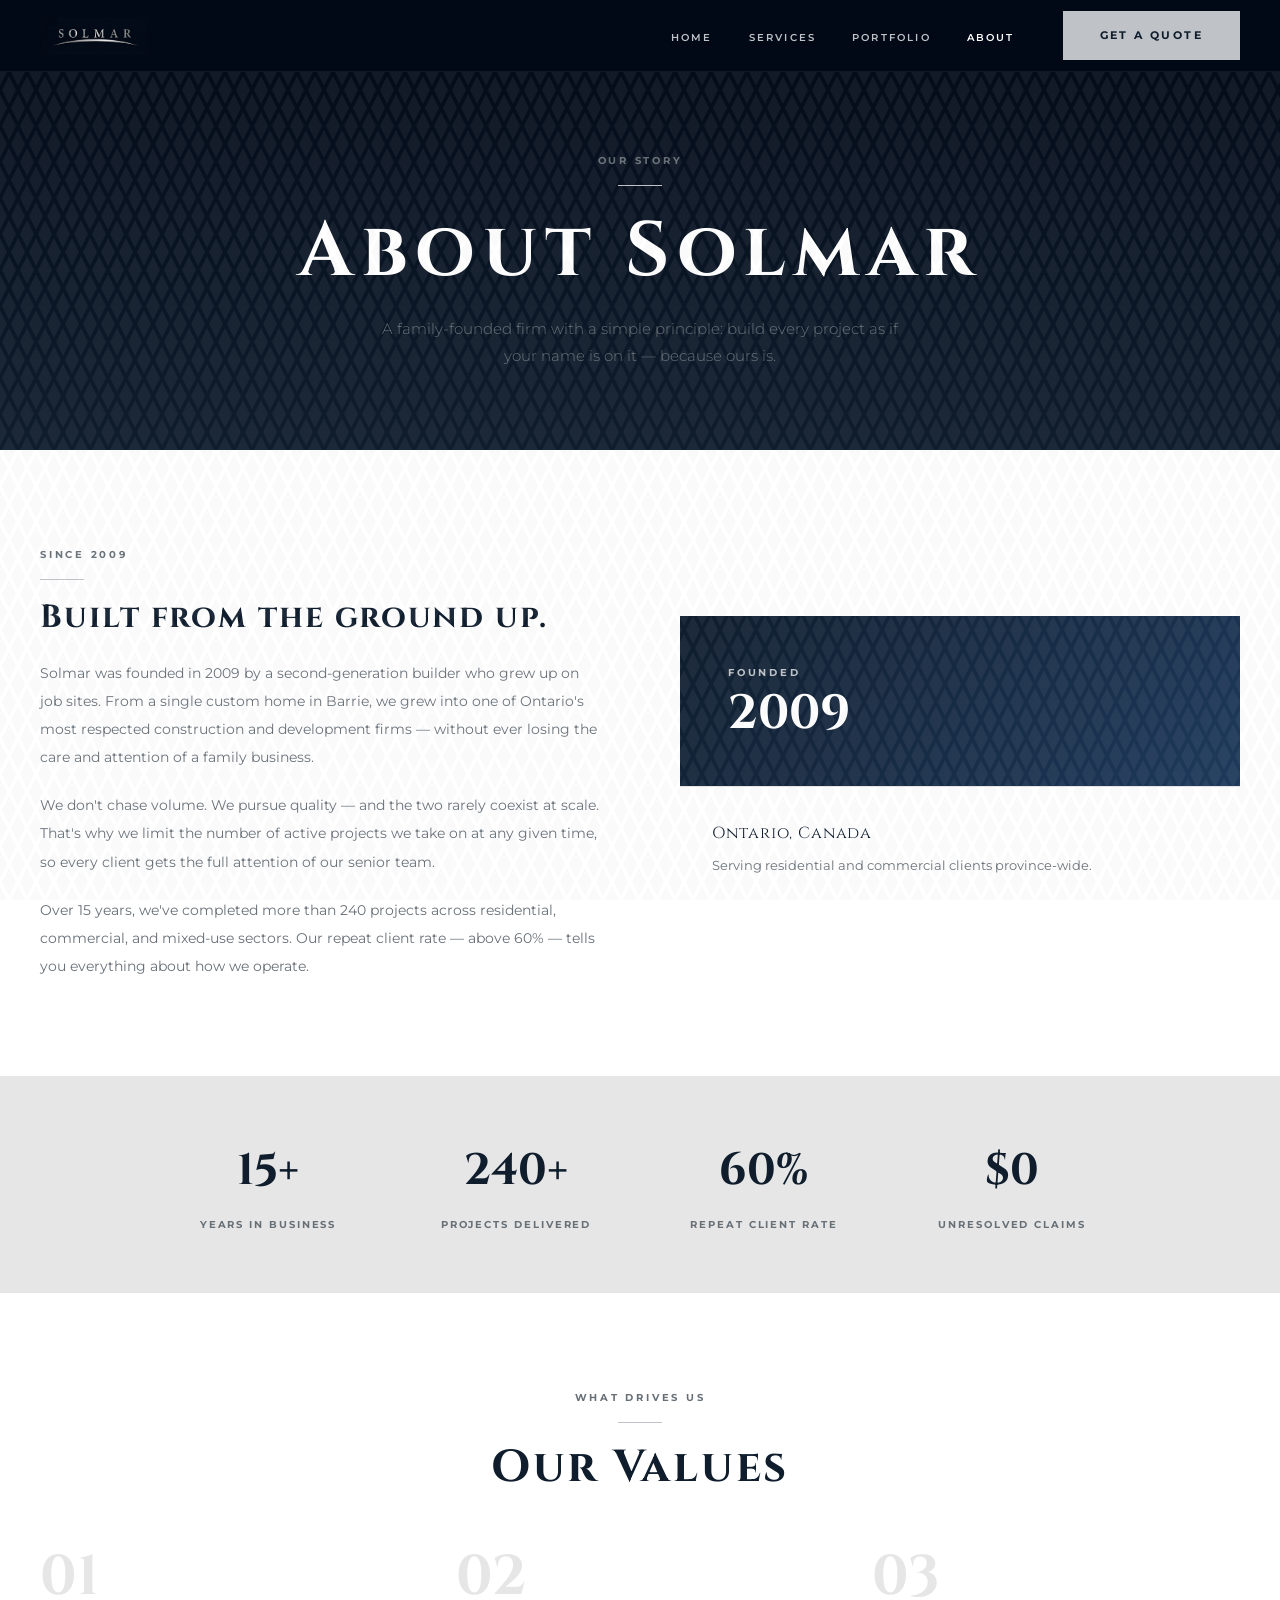
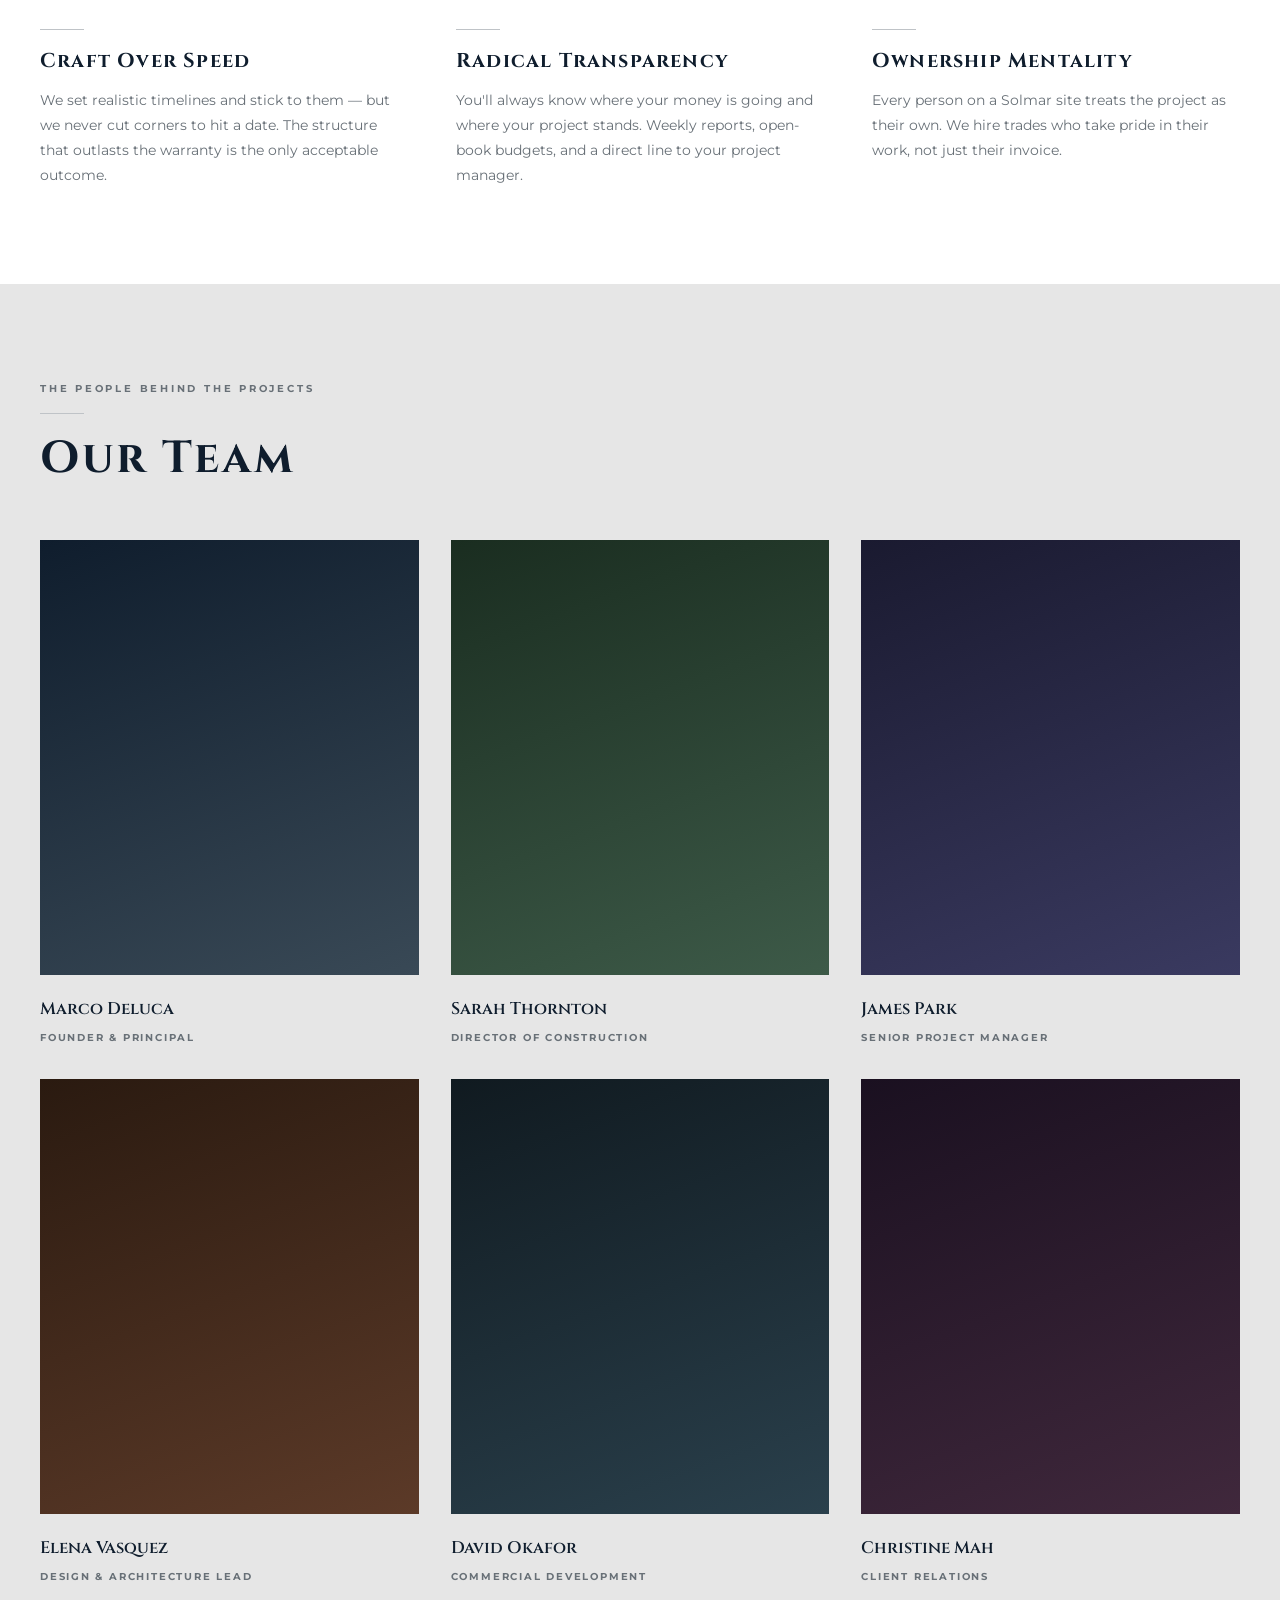
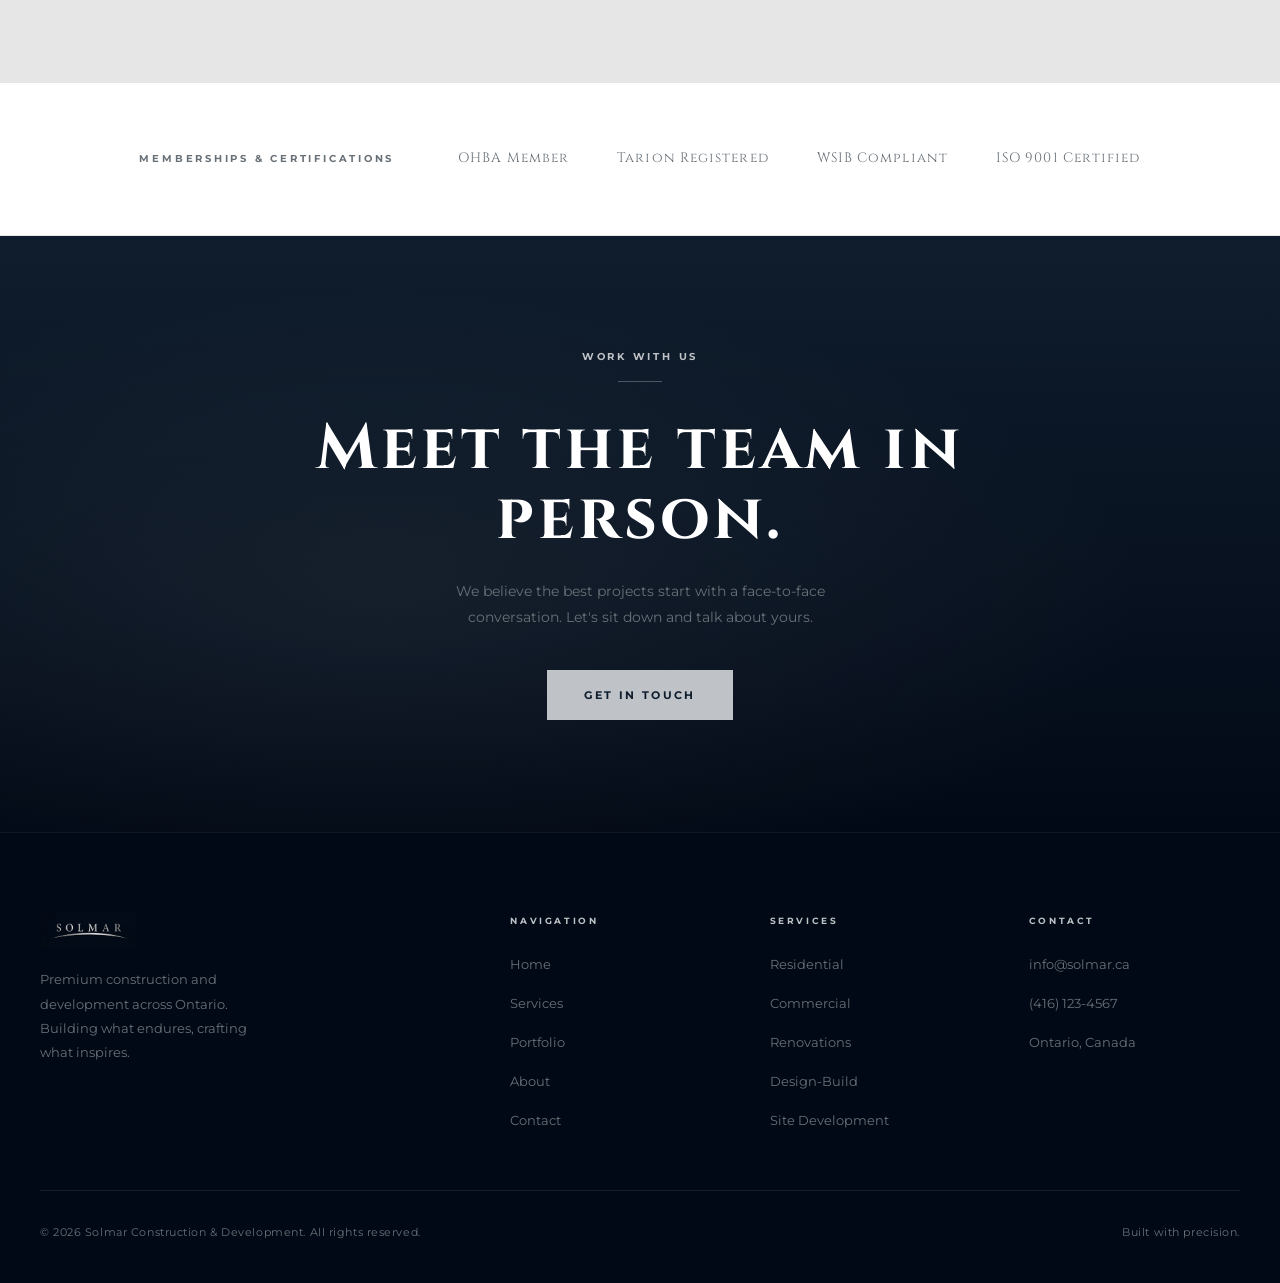
==== about.html @ c38da8cc "Initial commit — Solmar landing page Five-page static site: home, services, portfolio, about, contac" ====
<!DOCTYPE html>
<html lang="en">
<head>
  <meta charset="UTF-8">
  <meta name="viewport" content="width=device-width, initial-scale=1.0">
  <title>About — Solmar Construction & Development</title>
  <meta name="description" content="Learn about Solmar's history, values, and the team behind Ontario's most trusted construction and development firm.">
  <link rel="stylesheet" href="css/styles.css">
</head>
<body>

  <!-- NAV -->
  <nav class="nav">
    <a href="index.html"><img src="logo.png" alt="Solmar" class="nav-logo"></a>
    <ul class="nav-links">
      <li><a href="index.html">Home</a></li>
      <li><a href="services.html">Services</a></li>
      <li><a href="portfolio.html">Portfolio</a></li>
      <li><a href="about.html" class="active">About</a></li>
      <li class="nav-cta-wrap"><a href="contact.html" class="btn btn-primary">Get a Quote</a></li>
    </ul>
    <button class="nav-hamburger" aria-label="Open menu">
      <span></span><span></span><span></span>
    </button>
  </nav>
  <div class="nav-mobile" id="mobile-nav">
    <a href="index.html">Home</a>
    <a href="services.html">Services</a>
    <a href="portfolio.html">Portfolio</a>
    <a href="about.html">About</a>
    <a href="contact.html">Get a Quote</a>
  </div>

  <main>

    <!-- PAGE HERO -->
    <section class="page-hero">
      <p class="label text-steel">Our Story</p>
      <span class="rule rule-center mt-2 mb-3"></span>
      <h1>About Solmar</h1>
      <p class="sub">A family-founded firm with a simple principle: build every project as if your name is on it — because ours is.</p>
    </section>

    <!-- STORY -->
    <section class="section">
      <div class="container">
        <div class="two-col">
          <div>
            <p class="label text-steel">Since 2009</p>
            <span class="rule mt-2"></span>
            <h2 class="heading-md text-navy mb-3">Built from the ground up.</h2>
            <p style="font-size: 0.9rem; color: var(--steel); line-height: 1.95; margin-bottom: 1.25rem;">
              Solmar was founded in 2009 by a second-generation builder who grew up on job sites. From a single custom home in Barrie, we grew into one of Ontario's most respected construction and development firms — without ever losing the care and attention of a family business.
            </p>
            <p style="font-size: 0.9rem; color: var(--steel); line-height: 1.95; margin-bottom: 1.25rem;">
              We don't chase volume. We pursue quality — and the two rarely coexist at scale. That's why we limit the number of active projects we take on at any given time, so every client gets the full attention of our senior team.
            </p>
            <p style="font-size: 0.9rem; color: var(--steel); line-height: 1.95;">
              Over 15 years, we've completed more than 240 projects across residential, commercial, and mixed-use sectors. Our repeat client rate — above 60% — tells you everything about how we operate.
            </p>
          </div>
          <div style="display: flex; flex-direction: column; gap: 1px; background: var(--lightgray);">
            <div style="flex: 2; background: linear-gradient(135deg, #0F1D2D 0%, #1e3a5c 100%); padding: 3rem; display: flex; align-items: flex-end;">
              <div>
                <p class="label text-silver" style="margin-bottom: 0.5rem;">Founded</p>
                <p style="font-family: 'Cinzel', serif; font-size: 3rem; font-weight: 700; color: var(--white); line-height: 1;">2009</p>
              </div>
            </div>
            <div style="flex: 1; background: var(--white); padding: 2rem;">
              <p style="font-family: 'Cinzel', serif; font-size: 1rem; color: var(--navy); letter-spacing: 0.06em; margin-bottom: 0.5rem;">Ontario, Canada</p>
              <p style="font-size: 0.8rem; color: var(--steel);">Serving residential and commercial clients province-wide.</p>
            </div>
          </div>
        </div>
      </div>
    </section>

    <!-- STATS -->
    <div class="stats-bar">
      <div class="stats-grid">
        <div>
          <span class="stat-number">15+</span>
          <span class="stat-label">Years in Business</span>
        </div>
        <div>
          <span class="stat-number">240+</span>
          <span class="stat-label">Projects Delivered</span>
        </div>
        <div>
          <span class="stat-number">60%</span>
          <span class="stat-label">Repeat Client Rate</span>
        </div>
        <div>
          <span class="stat-number">$0</span>
          <span class="stat-label">Unresolved Claims</span>
        </div>
      </div>
    </div>

    <!-- VALUES -->
    <section class="section">
      <div class="container">
        <div class="section-header center">
          <p class="label text-steel">What Drives Us</p>
          <span class="rule rule-center mt-2"></span>
          <h2 class="heading-lg text-navy mt-2">Our Values</h2>
        </div>
        <div class="values-grid">

          <div>
            <p class="value-num">01</p>
            <span class="rule mt-3"></span>
            <h3 class="heading-sm text-navy mb-2">Craft Over Speed</h3>
            <p style="font-size: 0.85rem; color: var(--steel); line-height: 1.85;">
              We set realistic timelines and stick to them — but we never cut corners to hit a date. The structure that outlasts the warranty is the only acceptable outcome.
            </p>
          </div>

          <div>
            <p class="value-num">02</p>
            <span class="rule mt-3"></span>
            <h3 class="heading-sm text-navy mb-2">Radical Transparency</h3>
            <p style="font-size: 0.85rem; color: var(--steel); line-height: 1.85;">
              You'll always know where your money is going and where your project stands. Weekly reports, open-book budgets, and a direct line to your project manager.
            </p>
          </div>

          <div>
            <p class="value-num">03</p>
            <span class="rule mt-3"></span>
            <h3 class="heading-sm text-navy mb-2">Ownership Mentality</h3>
            <p style="font-size: 0.85rem; color: var(--steel); line-height: 1.85;">
              Every person on a Solmar site treats the project as their own. We hire trades who take pride in their work, not just their invoice.
            </p>
          </div>

        </div>
      </div>
    </section>

    <!-- TEAM -->
    <section class="section bg-lightgray">
      <div class="container">
        <div class="section-header">
          <p class="label text-steel">The People Behind the Projects</p>
          <span class="rule mt-2"></span>
          <h2 class="heading-lg text-navy">Our Team</h2>
        </div>
        <div class="team-grid">

          <div>
            <div class="team-img">
              <div class="team-img-inner" style="background: linear-gradient(160deg, #0F1D2D 0%, #394956 100%);"></div>
            </div>
            <p class="team-name">Marco Deluca</p>
            <p class="team-role">Founder &amp; Principal</p>
          </div>

          <div>
            <div class="team-img">
              <div class="team-img-inner" style="background: linear-gradient(160deg, #1a2d20 0%, #3d5a48 100%);"></div>
            </div>
            <p class="team-name">Sarah Thornton</p>
            <p class="team-role">Director of Construction</p>
          </div>

          <div>
            <div class="team-img">
              <div class="team-img-inner" style="background: linear-gradient(160deg, #1a1a30 0%, #3a3a60 100%);"></div>
            </div>
            <p class="team-name">James Park</p>
            <p class="team-role">Senior Project Manager</p>
          </div>

          <div>
            <div class="team-img">
              <div class="team-img-inner" style="background: linear-gradient(160deg, #2a1a10 0%, #5c3a28 100%);"></div>
            </div>
            <p class="team-name">Elena Vasquez</p>
            <p class="team-role">Design &amp; Architecture Lead</p>
          </div>

          <div>
            <div class="team-img">
              <div class="team-img-inner" style="background: linear-gradient(160deg, #101a20 0%, #2a404c 100%);"></div>
            </div>
            <p class="team-name">David Okafor</p>
            <p class="team-role">Commercial Development</p>
          </div>

          <div>
            <div class="team-img">
              <div class="team-img-inner" style="background: linear-gradient(160deg, #1a1020 0%, #40283c 100%);"></div>
            </div>
            <p class="team-name">Christine Mah</p>
            <p class="team-role">Client Relations</p>
          </div>

        </div>
      </div>
    </section>

    <!-- AFFILIATIONS -->
    <section class="section-sm" style="border-top: 1px solid var(--lightgray); border-bottom: 1px solid var(--lightgray);">
      <div class="container">
        <div style="display: flex; align-items: center; gap: 4rem; flex-wrap: wrap; justify-content: center;">
          <p class="label text-steel">Memberships &amp; Certifications</p>
          <div style="display: flex; gap: 3rem; flex-wrap: wrap; align-items: center;">
            <p style="font-family: 'Cinzel', serif; font-size: 0.85rem; color: var(--steel); letter-spacing: 0.08em;">OHBA Member</p>
            <p style="font-family: 'Cinzel', serif; font-size: 0.85rem; color: var(--steel); letter-spacing: 0.08em;">Tarion Registered</p>
            <p style="font-family: 'Cinzel', serif; font-size: 0.85rem; color: var(--steel); letter-spacing: 0.08em;">WSIB Compliant</p>
            <p style="font-family: 'Cinzel', serif; font-size: 0.85rem; color: var(--steel); letter-spacing: 0.08em;">ISO 9001 Certified</p>
          </div>
        </div>
      </div>
    </section>

    <!-- CTA BANNER -->
    <section class="cta-banner">
      <div class="container-sm">
        <p class="label text-silver">Work With Us</p>
        <span class="rule rule-center rule-white mt-2 mb-4"></span>
        <h2 class="heading-xl text-white mb-3">Meet the team in person.</h2>
        <p style="font-size: 0.9rem; color: var(--steel); line-height: 1.8; max-width: 420px; margin: 0 auto 2.5rem;">
          We believe the best projects start with a face-to-face conversation. Let's sit down and talk about yours.
        </p>
        <a href="contact.html" class="btn btn-primary">Get in Touch</a>
      </div>
    </section>

  </main>

  <!-- FOOTER -->
  <footer class="footer">
    <div class="footer-grid">
      <div>
        <img src="logo.png" alt="Solmar" class="footer-logo">
        <p class="footer-tagline">Premium construction and development across Ontario. Building what endures, crafting what inspires.</p>
      </div>
      <div>
        <p class="footer-col-title">Navigation</p>
        <ul class="footer-links">
          <li><a href="index.html">Home</a></li>
          <li><a href="services.html">Services</a></li>
          <li><a href="portfolio.html">Portfolio</a></li>
          <li><a href="about.html">About</a></li>
          <li><a href="contact.html">Contact</a></li>
        </ul>
      </div>
      <div>
        <p class="footer-col-title">Services</p>
        <ul class="footer-links">
          <li><a href="services.html">Residential</a></li>
          <li><a href="services.html">Commercial</a></li>
          <li><a href="services.html">Renovations</a></li>
          <li><a href="services.html">Design-Build</a></li>
          <li><a href="services.html">Site Development</a></li>
        </ul>
      </div>
      <div>
        <p class="footer-col-title">Contact</p>
        <ul class="footer-links">
          <li><a href="mailto:info@solmar.ca">info@solmar.ca</a></li>
          <li><a href="tel:+14161234567">(416) 123-4567</a></li>
          <li><a href="#">Ontario, Canada</a></li>
        </ul>
      </div>
    </div>
    <div class="footer-bottom">
      <p class="footer-copy">&copy; 2026 Solmar Construction &amp; Development. All rights reserved.</p>
      <p class="footer-copy">Built with precision.</p>
    </div>
  </footer>

  <script src="js/tiles.js"></script>
  <script src="js/main.js"></script>
</body>
</html>
---- css/styles.css ----
@import url('https://fonts.googleapis.com/css2?family=Cinzel:wght@400;600;700&family=Montserrat:ital,wght@0,300;0,400;0,500;0,600;0,700;1,300&display=swap');

/* ── Brand tokens ── */
:root {
  --navy:      #0F1D2D;
  --steel:     #687077;
  --silver:    #BFC3C7;
  --lightgray: #E6E6E6;
  --white:     #FFFFFF;
  --t: all 0.25s ease;
}

*, *::before, *::after { box-sizing: border-box; margin: 0; padding: 0; }
html { scroll-behavior: smooth; }

body {
  font-family: 'Montserrat', sans-serif;
  font-size: 1rem;
  line-height: 1.75;
  color: var(--navy);
  background: var(--white);
}

img { display: block; max-width: 100%; }
a { color: inherit; }

/* ── Type scale ── */
h1, h2, h3, h4 {
  font-family: 'Cinzel', serif;
  font-weight: 700;
  line-height: 1.1;
  letter-spacing: 0.06em;
}

.display {
  font-size: clamp(4rem, 13vw, 11rem);
  letter-spacing: 0.15em;
}

.heading-xl { font-size: clamp(2.5rem, 5vw, 5rem); }
.heading-lg { font-size: clamp(2rem, 3.5vw, 3.5rem); }
.heading-md { font-size: clamp(1.5rem, 2.5vw, 2.25rem); }
.heading-sm { font-size: 1.25rem; }

.label {
  font-family: 'Montserrat', sans-serif;
  font-size: 0.62rem;
  font-weight: 700;
  letter-spacing: 0.28em;
  text-transform: uppercase;
}

/* ── Color helpers ── */
.text-navy   { color: var(--navy); }
.text-steel  { color: var(--steel); }
.text-silver { color: var(--silver); }
.text-white  { color: var(--white); }
.bg-navy     { background-color: var(--navy); }
.bg-lightgray { background-color: var(--lightgray); }

/* ── Rule ── */
.rule {
  display: block;
  width: 2.75rem;
  height: 1px;
  background: var(--silver);
  margin: 1.25rem 0;
}
.rule-center { margin-left: auto; margin-right: auto; }
.rule-white  { background: rgba(191,195,199,0.35); }

/* ── Buttons ── */
.btn {
  display: inline-block;
  font-family: 'Montserrat', sans-serif;
  font-size: 0.68rem;
  font-weight: 700;
  letter-spacing: 0.22em;
  text-transform: uppercase;
  text-decoration: none;
  padding: 0.9rem 2.25rem;
  transition: var(--t);
  cursor: pointer;
  border: 1px solid transparent;
  white-space: nowrap;
}

.btn-primary          { background: var(--silver); color: var(--navy); border-color: var(--silver); }
.btn-primary:hover    { background: var(--white);  color: var(--navy); border-color: var(--white); }

.btn-navy             { background: var(--navy); color: var(--white); border-color: var(--navy); }
.btn-navy:hover       { background: #1a3050; border-color: #1a3050; }

.btn-outline-white    { background: transparent; color: var(--white); border-color: rgba(191,195,199,0.45); }
.btn-outline-white:hover { background: rgba(191,195,199,0.08); border-color: var(--silver); }

.btn-outline-navy     { background: transparent; color: var(--navy); border-color: var(--navy); }
.btn-outline-navy:hover { background: var(--navy); color: var(--white); }

/* ── Navigation ── */
.nav {
  position: fixed;
  top: 0; left: 0; right: 0;
  z-index: 1000;
  height: 72px;
  background: #020916;
  border-bottom: 1px solid rgba(191,195,199,0.08);
  display: flex;
  align-items: center;
  justify-content: space-between;
  padding: 0 2.5rem;
}

.nav-logo { height: 38px; width: auto; }

.nav-links {
  display: flex;
  align-items: center;
  gap: 2.25rem;
  list-style: none;
}

.nav-links a:not(.btn) {
  font-size: 0.62rem;
  font-weight: 600;
  letter-spacing: 0.22em;
  text-transform: uppercase;
  color: var(--silver);
  text-decoration: none;
  transition: color 0.2s;
}
.nav-links a:not(.btn):hover, .nav-links a:not(.btn).active { color: var(--white); }
.nav-links .nav-cta-wrap { margin-left: 0.75rem; }

.nav-hamburger {
  display: none;
  flex-direction: column;
  gap: 5px;
  background: none;
  border: none;
  cursor: pointer;
  padding: 4px;
}
.nav-hamburger span { display: block; width: 24px; height: 1.5px; background: var(--silver); transition: var(--t); }

.nav-mobile {
  display: none;
  position: fixed;
  top: 72px; left: 0; right: 0;
  background: #020916;
  border-bottom: 1px solid rgba(191,195,199,0.12);
  padding: 2rem 2.5rem;
  flex-direction: column;
  gap: 1.5rem;
  z-index: 999;
}
.nav-mobile.open { display: flex; }
.nav-mobile a {
  font-size: 0.7rem;
  font-weight: 600;
  letter-spacing: 0.2em;
  text-transform: uppercase;
  color: var(--silver);
  text-decoration: none;
}
.nav-mobile a:hover { color: var(--white); }

@media (max-width: 800px) {
  .nav-links  { display: none; }
  .nav-hamburger { display: flex; }
}

/* ── Sections ── */
.section    { padding: 6rem 2.5rem; }
.section-sm { padding: 4rem 2.5rem; }
.section-xl { padding: 8rem 2.5rem; }

.container    { max-width: 1200px; margin: 0 auto; }
.container-sm { max-width: 820px;  margin: 0 auto; }

.section-header         { margin-bottom: 3.5rem; }
.section-header.center  { text-align: center; }
.section-header p.body  { max-width: 480px; margin-top: 0.75rem; font-size: 0.9rem; color: var(--steel); line-height: 1.8; }
.section-header.center p.body { margin-left: auto; margin-right: auto; }

/* ── Hero ── */
.hero {
  min-height: 100vh;
  padding-top: 72px;
  background-color: #020916;
  background-image:
    radial-gradient(ellipse at 55% 45%, rgba(104,112,119,0.18) 0%, transparent 65%),
    linear-gradient(180deg, #020916 0%, var(--navy) 45%);
  display: flex;
  align-items: center;
  justify-content: center;
  text-align: center;
  padding-left: 2.5rem;
  padding-right: 2.5rem;
}

.hero-content { max-width: 960px; width: 100%; }

.hero-sub {
  font-size: clamp(0.95rem, 1.5vw, 1.15rem);
  font-weight: 300;
  letter-spacing: 0.04em;
  color: var(--silver);
  margin-top: 0.25rem;
  margin-bottom: 2.5rem;
}

.hero-ctas { display: flex; gap: 1rem; justify-content: center; flex-wrap: wrap; }

/* ── Page hero (subpages) ── */
.page-hero {
  background: linear-gradient(180deg, #020916 0%, var(--navy) 100%);
  padding: calc(72px + 5rem) 2.5rem 5rem;
  text-align: center;
}
.page-hero h1 { color: var(--white); font-size: clamp(2.5rem, 6vw, 5rem); letter-spacing: 0.1em; }
.page-hero .sub {
  color: var(--steel);
  margin: 1.25rem auto 0;
  font-size: 0.95rem;
  font-weight: 300;
  max-width: 520px;
  line-height: 1.8;
}

/* ── Stats bar ── */
.stats-bar { background: var(--lightgray); padding: 3.5rem 2.5rem; }
.stats-grid {
  max-width: 960px;
  margin: 0 auto;
  display: grid;
  grid-template-columns: repeat(4, 1fr);
  gap: 2rem;
  text-align: center;
}
.stat-number {
  font-family: 'Cinzel', serif;
  font-size: clamp(2rem, 4vw, 2.75rem);
  font-weight: 700;
  color: var(--navy);
  display: block;
}
.stat-label { font-size: 0.6rem; font-weight: 700; letter-spacing: 0.2em; text-transform: uppercase; color: var(--steel); margin-top: 0.35rem; }
@media (max-width: 600px) { .stats-grid { grid-template-columns: repeat(2, 1fr); } }

/* ── Services grid ── */
.services-grid {
  display: grid;
  grid-template-columns: repeat(3, 1fr);
  border: 1px solid var(--lightgray);
}
.service-card {
  padding: 2.75rem 2.25rem;
  border: 1px solid var(--lightgray);
  transition: var(--t);
}
.service-card:hover { background: var(--navy); }
.service-card:hover .service-icon,
.service-card:hover .service-title,
.service-card:hover .service-desc { color: var(--white); }
.service-card:hover .service-rule { background: rgba(191,195,199,0.5); }

.service-icon  { color: var(--steel); margin-bottom: 1.25rem; transition: color 0.25s; }
.service-title { font-family: 'Cinzel', serif; font-size: 1rem; font-weight: 600; letter-spacing: 0.06em; color: var(--navy); margin-bottom: 0.75rem; transition: color 0.25s; }
.service-rule  { width: 1.75rem; height: 1px; background: var(--silver); margin-bottom: 1rem; transition: background 0.25s; }
.service-desc  { font-size: 0.85rem; color: var(--steel); line-height: 1.8; transition: color 0.25s; }

@media (max-width: 900px) { .services-grid { grid-template-columns: repeat(2, 1fr); } }
@media (max-width: 560px) { .services-grid { grid-template-columns: 1fr; } }

/* ── Editorial grid (homepage featured) ── */
.editorial-grid {
  display: grid;
  grid-template-columns: 7fr 5fr;
  gap: 1.5rem;
}
@media (max-width: 760px) { .editorial-grid { grid-template-columns: 1fr; } }

/* ── Portfolio grid ── */
.portfolio-grid {
  display: grid;
  grid-template-columns: repeat(3, 1fr);
  gap: 1.5rem;
}
@media (max-width: 900px) { .portfolio-grid { grid-template-columns: repeat(2, 1fr); } }
@media (max-width: 560px) { .portfolio-grid { grid-template-columns: 1fr; } }

/* ── Project card ── */
.project-card { cursor: pointer; }
.project-card.hidden { display: none; }

.project-img {
  width: 100%;
  padding-bottom: 68%;
  position: relative;
  overflow: hidden;
}
.project-img-inner {
  position: absolute;
  inset: 0;
  transition: transform 0.55s ease;
}
.project-card:hover .project-img-inner { transform: scale(1.04); }

.project-overlay {
  position: absolute;
  inset: 0;
  background: linear-gradient(0deg, rgba(15,29,45,0.88) 0%, transparent 55%);
  opacity: 0;
  transition: opacity 0.3s;
  display: flex;
  align-items: flex-end;
  padding: 1.5rem;
}
.project-card:hover .project-overlay { opacity: 1; }
.project-overlay-label {
  font-family: 'Cinzel', serif;
  font-size: 0.9rem;
  color: var(--white);
  letter-spacing: 0.08em;
}

.project-info  { padding: 1.1rem 0; }
.project-cat   { font-size: 0.6rem; font-weight: 700; letter-spacing: 0.25em; text-transform: uppercase; color: var(--steel); }
.project-title { font-family: 'Cinzel', serif; font-size: 1.05rem; font-weight: 600; color: var(--navy); margin-top: 0.3rem; }
.project-loc   { font-size: 0.75rem; color: var(--steel); margin-top: 0.15rem; }

/* ── Filter tabs ── */
.filter-tabs { display: flex; flex-wrap: wrap; gap: 0.5rem; margin-bottom: 2.5rem; }
.filter-tab {
  font-family: 'Montserrat', sans-serif;
  font-size: 0.62rem;
  font-weight: 700;
  letter-spacing: 0.2em;
  text-transform: uppercase;
  padding: 0.55rem 1.25rem;
  border: 1px solid var(--lightgray);
  background: transparent;
  color: var(--steel);
  cursor: pointer;
  transition: var(--t);
}
.filter-tab:hover, .filter-tab.active { background: var(--navy); color: var(--white); border-color: var(--navy); }

/* ── CTA Banner ── */
.cta-banner {
  background:
    radial-gradient(ellipse at 30% 60%, rgba(104,112,119,0.15) 0%, transparent 60%),
    linear-gradient(180deg, var(--navy) 0%, #020916 100%);
  padding: 7rem 2.5rem;
  text-align: center;
}

/* ── Process ── */
.process-grid {
  display: grid;
  grid-template-columns: repeat(4, 1fr);
  gap: 2rem;
  position: relative;
}
.process-grid::before {
  content: '';
  position: absolute;
  top: 1.75rem;
  left: calc(12.5% + 1rem);
  right: calc(12.5% + 1rem);
  height: 1px;
  background: var(--lightgray);
}
.process-step { text-align: center; }
.process-num {
  width: 3.5rem; height: 3.5rem;
  border-radius: 50%;
  border: 1px solid var(--silver);
  display: flex; align-items: center; justify-content: center;
  margin: 0 auto 1.5rem;
  font-family: 'Cinzel', serif;
  font-size: 0.95rem;
  font-weight: 600;
  color: var(--navy);
  background: var(--white);
  position: relative;
  z-index: 1;
}
.process-title { font-family: 'Cinzel', serif; font-size: 0.95rem; font-weight: 600; margin-bottom: 0.75rem; }
.process-desc  { font-size: 0.8rem; color: var(--steel); line-height: 1.75; }
@media (max-width: 700px) {
  .process-grid { grid-template-columns: repeat(2, 1fr); }
  .process-grid::before { display: none; }
}

/* ── Values ── */
.values-grid { display: grid; grid-template-columns: repeat(3, 1fr); gap: 3rem; }
@media (max-width: 700px) { .values-grid { grid-template-columns: 1fr; gap: 2rem; } }
.value-num { font-family: 'Cinzel', serif; font-size: 3.5rem; font-weight: 700; color: var(--lightgray); line-height: 1; }

/* ── Two-col layout ── */
.two-col { display: grid; grid-template-columns: 1fr 1fr; gap: 5rem; align-items: center; }
@media (max-width: 800px) { .two-col { grid-template-columns: 1fr; gap: 3rem; } }

/* ── Team ── */
.team-grid { display: grid; grid-template-columns: repeat(3, 1fr); gap: 2rem; }
@media (max-width: 700px) { .team-grid { grid-template-columns: repeat(2, 1fr); } }
@media (max-width: 480px) { .team-grid { grid-template-columns: 1fr; } }

.team-img { width: 100%; padding-bottom: 115%; position: relative; overflow: hidden; margin-bottom: 1.25rem; }
.team-img-inner { position: absolute; inset: 0; }
.team-name { font-family: 'Cinzel', serif; font-size: 1.05rem; font-weight: 600; }
.team-role { font-size: 0.62rem; font-weight: 700; letter-spacing: 0.18em; text-transform: uppercase; color: var(--steel); margin-top: 0.3rem; }

/* ── Contact layout ── */
.contact-layout { display: grid; grid-template-columns: 1fr 2fr; gap: 5rem; }
@media (max-width: 800px) { .contact-layout { grid-template-columns: 1fr; gap: 3rem; } }

.contact-detail { margin-bottom: 2rem; }
.contact-detail-label { font-size: 0.6rem; font-weight: 700; letter-spacing: 0.25em; text-transform: uppercase; color: var(--steel); margin-bottom: 0.35rem; }
.contact-detail-value { font-size: 0.9rem; color: var(--navy); }
.contact-detail-value a { text-decoration: none; transition: color 0.2s; }
.contact-detail-value a:hover { color: var(--steel); }

/* ── Tabs ── */
.tab-nav { display: flex; border-bottom: 1px solid var(--lightgray); margin-bottom: 2.25rem; }
.tab-btn {
  font-family: 'Montserrat', sans-serif;
  font-size: 0.62rem;
  font-weight: 700;
  letter-spacing: 0.2em;
  text-transform: uppercase;
  padding: 0.875rem 1.5rem;
  background: transparent;
  border: none;
  border-bottom: 2px solid transparent;
  color: var(--steel);
  cursor: pointer;
  transition: var(--t);
  margin-bottom: -1px;
}
.tab-btn.active { color: var(--navy); border-bottom-color: var(--navy); }
.tab-pane { display: none; }
.tab-pane.active { display: block; }

/* ── Forms ── */
.form-group   { margin-bottom: 1.5rem; }
.form-row     { display: grid; grid-template-columns: 1fr 1fr; gap: 1rem; }
.form-label   { display: block; font-size: 0.6rem; font-weight: 700; letter-spacing: 0.2em; text-transform: uppercase; color: var(--steel); margin-bottom: 0.5rem; }
.form-control {
  width: 100%;
  padding: 0.875rem 1rem;
  border: 1px solid var(--lightgray);
  background: var(--white);
  font-family: 'Montserrat', sans-serif;
  font-size: 0.9rem;
  color: var(--navy);
  transition: border-color 0.2s;
  border-radius: 0;
  appearance: none;
  -webkit-appearance: none;
}
.form-control:focus { outline: none; border-color: var(--steel); }
.form-control::placeholder { color: var(--silver); }
select.form-control {
  background-image: url("data:image/svg+xml,%3Csvg xmlns='http://www.w3.org/2000/svg' width='11' height='7' viewBox='0 0 11 7'%3E%3Cpath d='M1 1l4.5 5L10 1' stroke='%23687077' stroke-width='1.5' fill='none' stroke-linecap='round'/%3E%3C/svg%3E");
  background-repeat: no-repeat;
  background-position: right 1rem center;
  padding-right: 2.5rem;
  cursor: pointer;
}
textarea.form-control { min-height: 130px; resize: vertical; }
@media (max-width: 580px) { .form-row { grid-template-columns: 1fr; } }

.form-success {
  display: none;
  background: #f0f4f0;
  border-left: 3px solid var(--navy);
  padding: 1rem 1.25rem;
  margin-top: 1rem;
  font-size: 0.85rem;
  color: var(--navy);
}

/* ── Footer ── */
.footer {
  background: #020916;
  padding: 5rem 2.5rem 2.5rem;
  border-top: 1px solid rgba(191,195,199,0.08);
}
.footer-grid {
  display: grid;
  grid-template-columns: 2fr 1fr 1fr 1fr;
  gap: 3rem;
  max-width: 1200px;
  margin: 0 auto 3.5rem;
}
.footer-logo { height: 34px; margin-bottom: 1.25rem; }
.footer-tagline { font-size: 0.82rem; color: var(--steel); line-height: 1.85; max-width: 240px; }
.footer-col-title { font-size: 0.58rem; font-weight: 700; letter-spacing: 0.28em; text-transform: uppercase; color: var(--silver); margin-bottom: 1.25rem; }
.footer-links { list-style: none; display: flex; flex-direction: column; gap: 0.7rem; }
.footer-links a { font-size: 0.8rem; color: var(--steel); text-decoration: none; transition: color 0.2s; }
.footer-links a:hover { color: var(--silver); }
.footer-bottom {
  max-width: 1200px;
  margin: 0 auto;
  padding-top: 2rem;
  border-top: 1px solid rgba(191,195,199,0.1);
  display: flex;
  justify-content: space-between;
  align-items: center;
  flex-wrap: wrap;
  gap: 0.75rem;
}
.footer-copy { font-size: 0.7rem; color: var(--steel); letter-spacing: 0.05em; }

@media (max-width: 900px) { .footer-grid { grid-template-columns: 1fr 1fr; } }
@media (max-width: 480px) { .footer-grid { grid-template-columns: 1fr; } }

/* ── Animations ── */
@keyframes fadeUp { from { opacity: 0; transform: translateY(18px); } to { opacity: 1; transform: translateY(0); } }
.fade-up { animation: fadeUp 0.7s ease both; }
.d1 { animation-delay: 0.1s; }
.d2 { animation-delay: 0.22s; }
.d3 { animation-delay: 0.38s; }
.d4 { animation-delay: 0.54s; }

/* ── Misc utils ── */
.text-center  { text-align: center; }
.mt-1 { margin-top: 0.5rem; }
.mt-2 { margin-top: 1rem; }
.mt-3 { margin-top: 1.5rem; }
.mt-4 { margin-top: 2rem; }
.mt-6 { margin-top: 3rem; }
.mt-8 { margin-top: 4rem; }
.mb-2 { margin-bottom: 1rem; }
.mb-3 { margin-bottom: 1.5rem; }
.mb-4 { margin-bottom: 2rem; }
.mb-6 { margin-bottom: 3rem; }

/* ── Tile canvas background ── */
#tile-grid { display: block; }
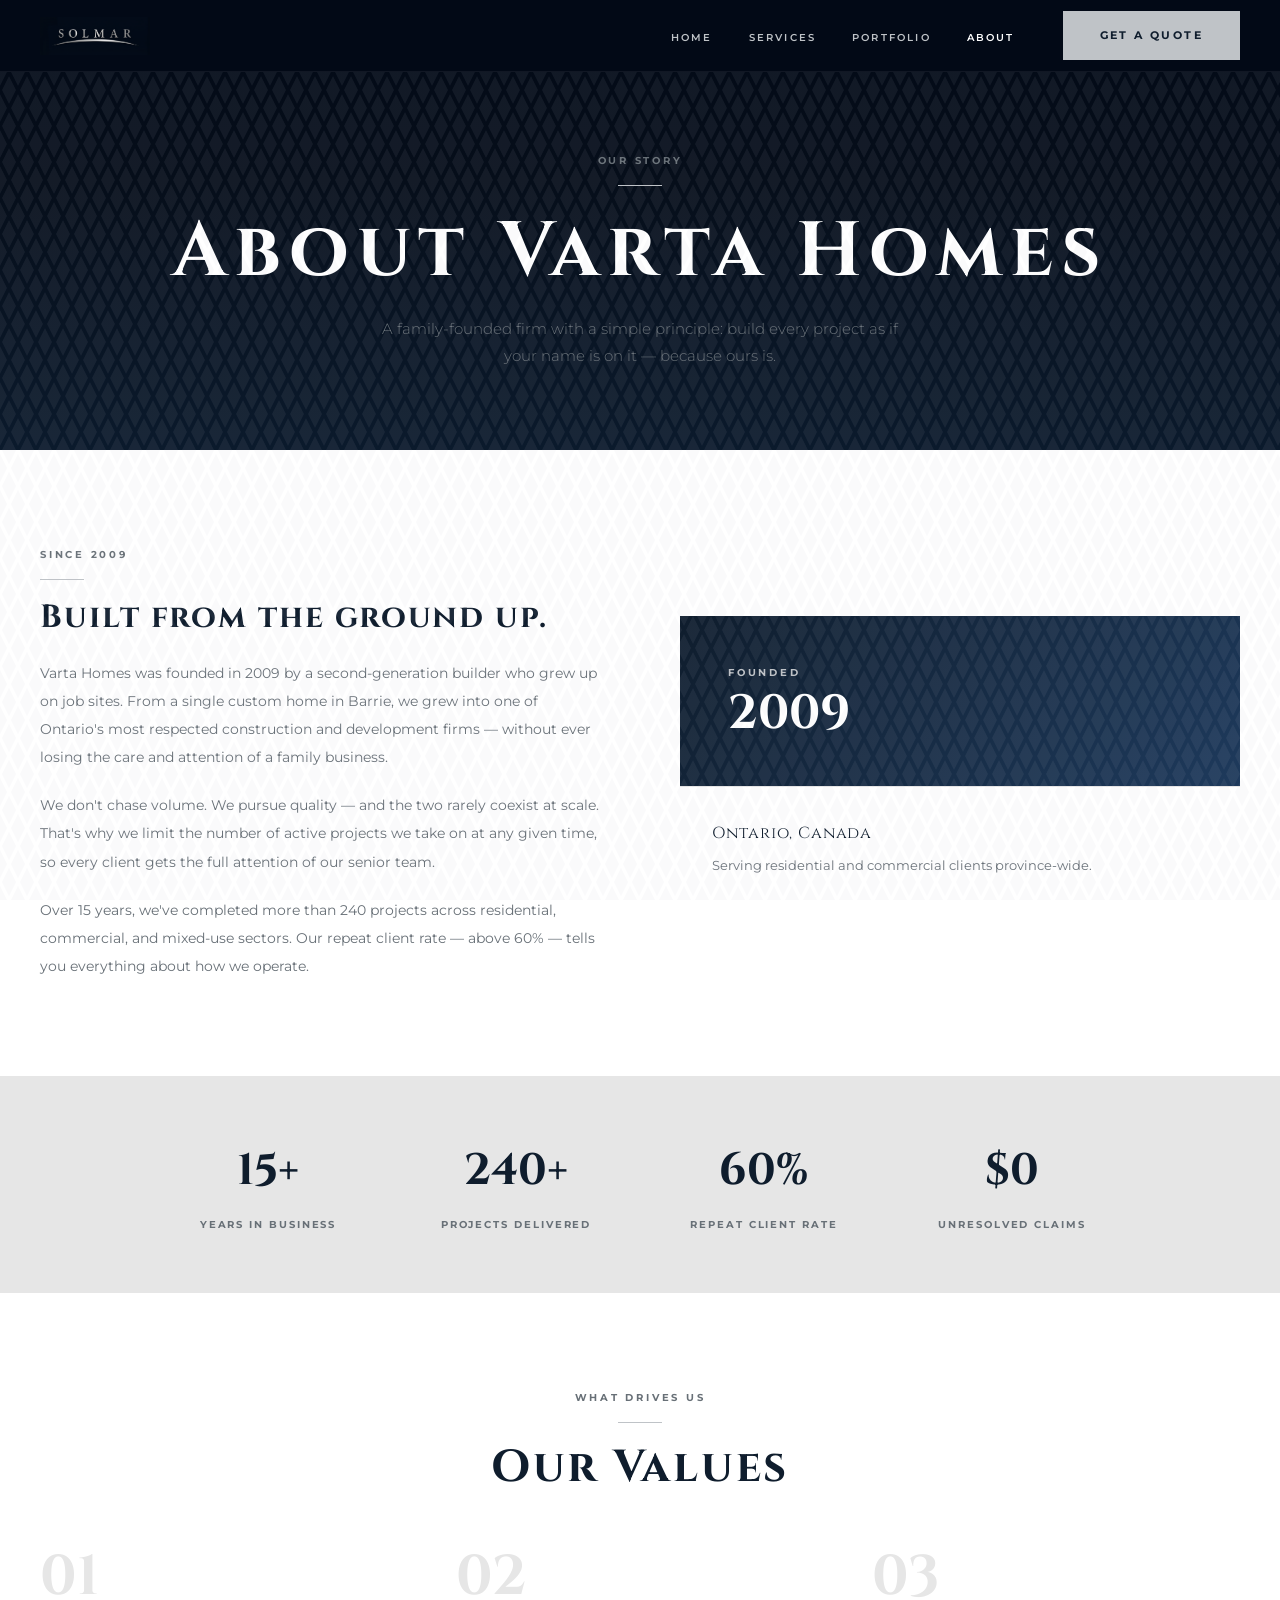
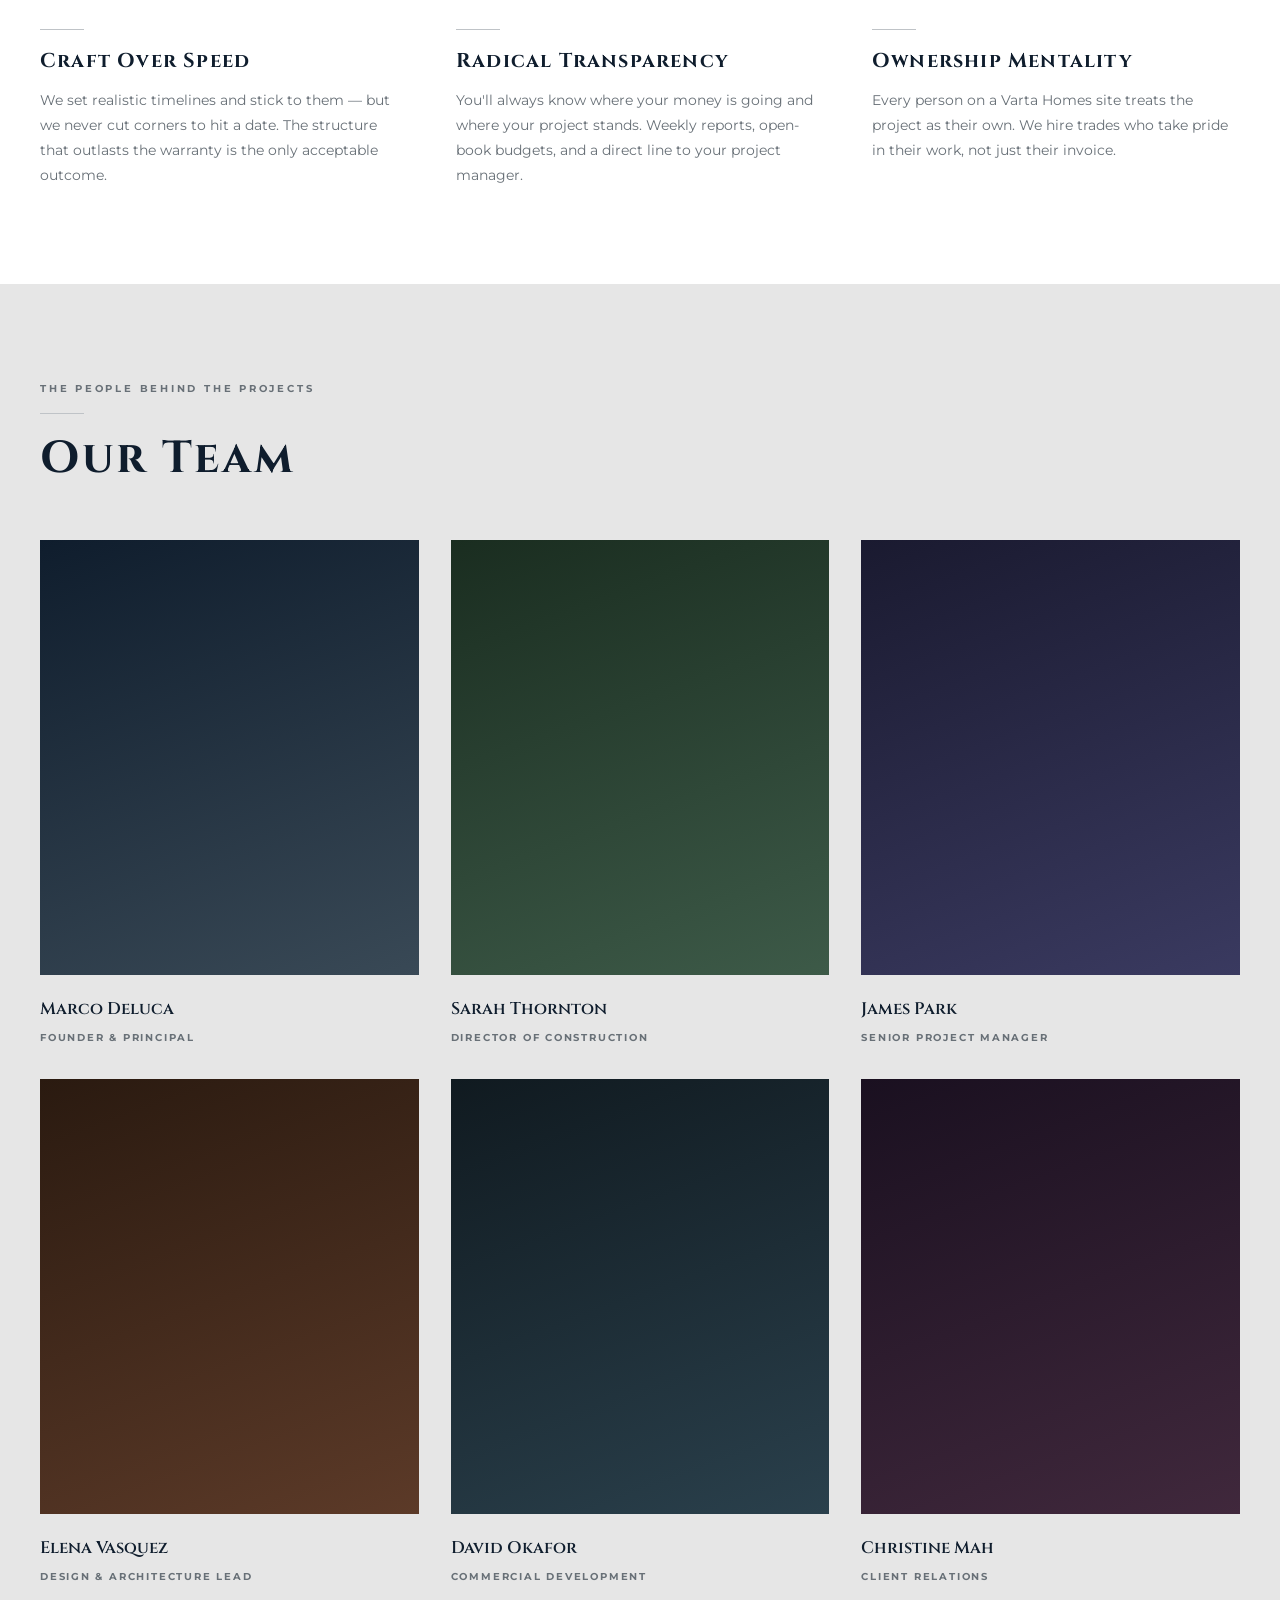
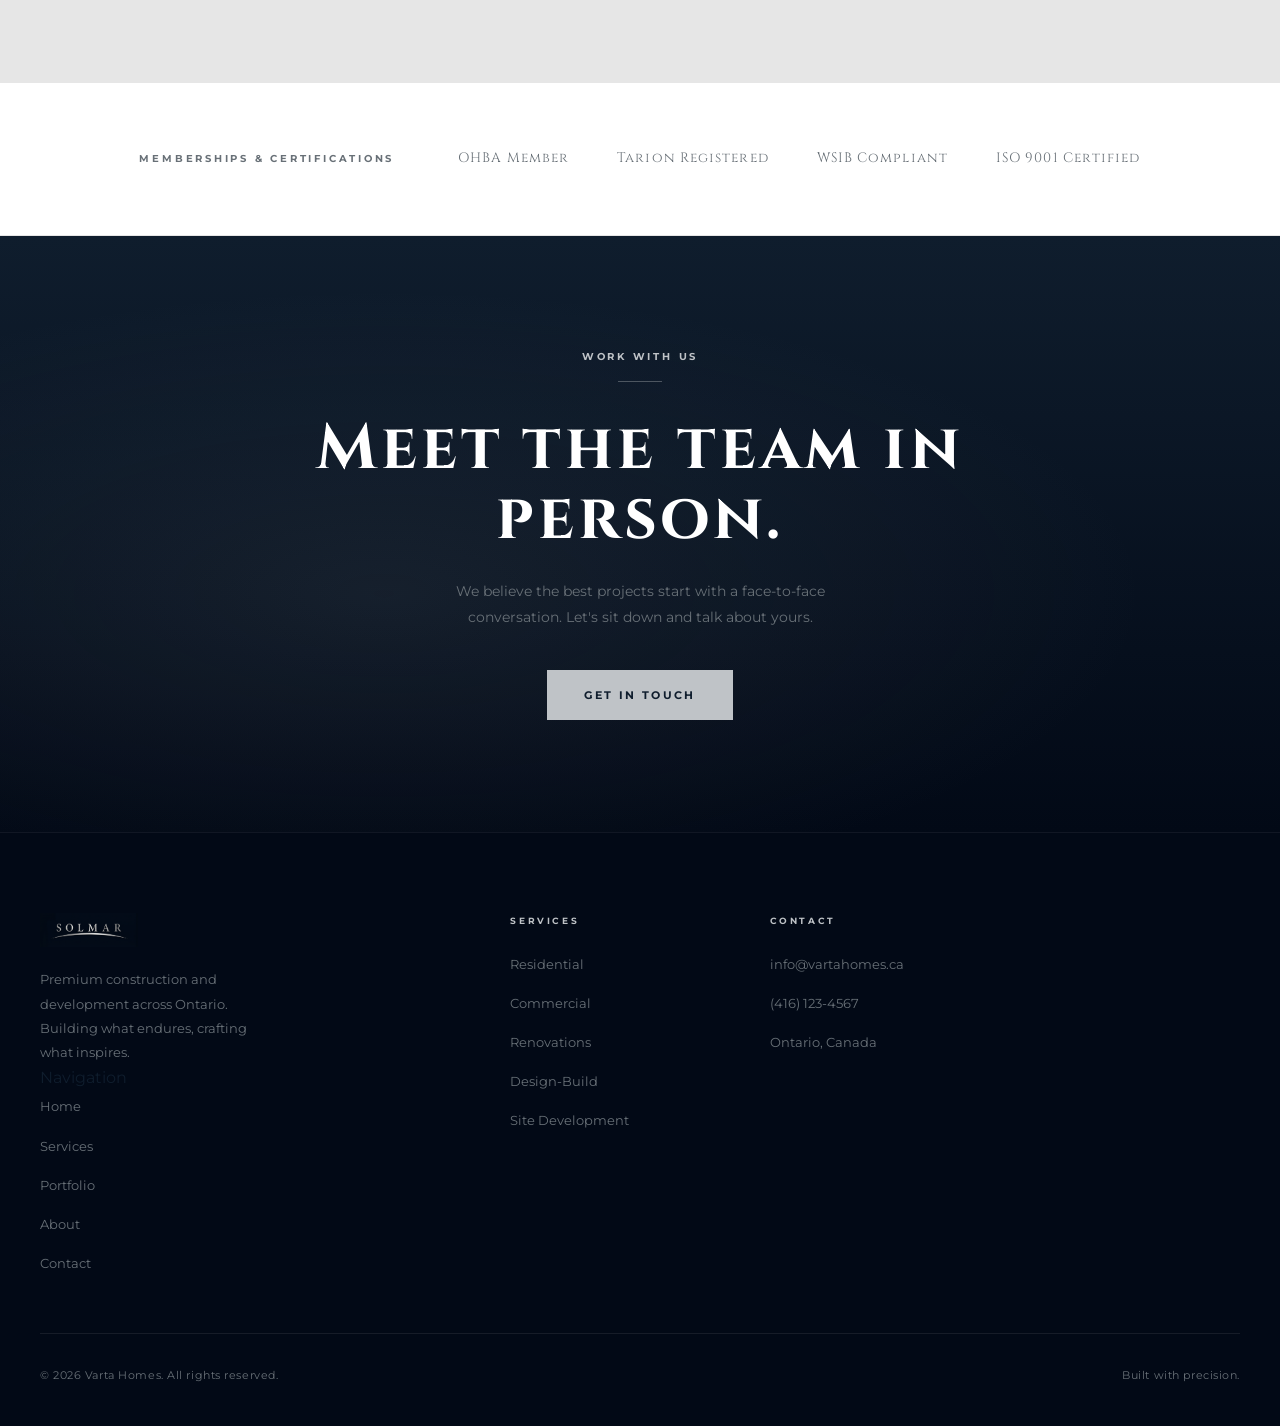
==== commit 927071f0: "Rebrand: Solmar → Varta Homes Updated all display text, meta tags, alt attributes, email addresses, " ====
--- a/about.html
+++ b/about.html
@@ -3,15 +3,16 @@
 <head>
   <meta charset="UTF-8">
   <meta name="viewport" content="width=device-width, initial-scale=1.0">
-  <title>About — Solmar Construction & Development</title>
-  <meta name="description" content="Learn about Solmar's history, values, and the team behind Ontario's most trusted construction and development firm.">
+  <title>About — Varta Homes</title>
+  <meta name="description" content="Learn about Varta Homes' history, values, and the team behind Ontario's most trusted construction and development firm.">
   <link rel="stylesheet" href="css/styles.css">
 </head>
 <body>
+  <script src="js/loader.js"></script>
 
   <!-- NAV -->
   <nav class="nav">
-    <a href="index.html"><img src="logo.png" alt="Solmar" class="nav-logo"></a>
+    <a href="index.html"><img src="logo.png" alt="Varta Homes" class="nav-logo"></a>
     <ul class="nav-links">
       <li><a href="index.html">Home</a></li>
       <li><a href="services.html">Services</a></li>
@@ -37,7 +38,7 @@
     <section class="page-hero">
       <p class="label text-steel">Our Story</p>
       <span class="rule rule-center mt-2 mb-3"></span>
-      <h1>About Solmar</h1>
+      <h1>About Varta Homes</h1>
       <p class="sub">A family-founded firm with a simple principle: build every project as if your name is on it — because ours is.</p>
     </section>
 
@@ -50,7 +51,7 @@
             <span class="rule mt-2"></span>
             <h2 class="heading-md text-navy mb-3">Built from the ground up.</h2>
             <p style="font-size: 0.9rem; color: var(--steel); line-height: 1.95; margin-bottom: 1.25rem;">
-              Solmar was founded in 2009 by a second-generation builder who grew up on job sites. From a single custom home in Barrie, we grew into one of Ontario's most respected construction and development firms — without ever losing the care and attention of a family business.
+              Varta Homes was founded in 2009 by a second-generation builder who grew up on job sites. From a single custom home in Barrie, we grew into one of Ontario's most respected construction and development firms — without ever losing the care and attention of a family business.
             </p>
             <p style="font-size: 0.9rem; color: var(--steel); line-height: 1.95; margin-bottom: 1.25rem;">
               We don't chase volume. We pursue quality — and the two rarely coexist at scale. That's why we limit the number of active projects we take on at any given time, so every client gets the full attention of our senior team.
@@ -130,7 +131,7 @@
             <span class="rule mt-3"></span>
             <h3 class="heading-sm text-navy mb-2">Ownership Mentality</h3>
             <p style="font-size: 0.85rem; color: var(--steel); line-height: 1.85;">
-              Every person on a Solmar site treats the project as their own. We hire trades who take pride in their work, not just their invoice.
+              Every person on a Varta Homes site treats the project as their own. We hire trades who take pride in their work, not just their invoice.
             </p>
           </div>
 
@@ -234,8 +235,9 @@
   <footer class="footer">
     <div class="footer-grid">
       <div>
-        <img src="logo.png" alt="Solmar" class="footer-logo">
+        <img src="logo.png" alt="Varta Homes" class="footer-logo">
         <p class="footer-tagline">Premium construction and development across Ontario. Building what endures, crafting what inspires.</p>
+        <p class="
       </div>
       <div>
         <p class="footer-col-title">Navigation</p>
@@ -260,14 +262,14 @@
       <div>
         <p class="footer-col-title">Contact</p>
         <ul class="footer-links">
-          <li><a href="mailto:info@solmar.ca">info@solmar.ca</a></li>
+          <li><a href="mailto:info@vartahomes.ca">info@vartahomes.ca</a></li>
           <li><a href="tel:+14161234567">(416) 123-4567</a></li>
           <li><a href="#">Ontario, Canada</a></li>
         </ul>
       </div>
     </div>
     <div class="footer-bottom">
-      <p class="footer-copy">&copy; 2026 Solmar Construction &amp; Development. All rights reserved.</p>
+      <p class="footer-copy">&copy; 2026 Varta Homes. All rights reserved.</p>
       <p class="footer-copy">Built with precision.</p>
     </div>
   </footer>
--- a/css/styles.css
+++ b/css/styles.css
@@ -187,10 +187,10 @@
 .hero {
   min-height: 100vh;
   padding-top: 72px;
-  background-color: #020916;
+  background-color: #060e1a;
   background-image:
-    radial-gradient(ellipse at 55% 45%, rgba(104,112,119,0.18) 0%, transparent 65%),
-    linear-gradient(180deg, #020916 0%, var(--navy) 45%);
+    radial-gradient(ellipse at 55% 45%, rgba(104,112,119,0.13) 0%, transparent 65%),
+    linear-gradient(180deg, #020916 0%, #060e1a 30%, #091625 70%, #0b1a2c 100%);
   display: flex;
   align-items: center;
   justify-content: center;
@@ -214,7 +214,7 @@
 
 /* ── Page hero (subpages) ── */
 .page-hero {
-  background: linear-gradient(180deg, #020916 0%, var(--navy) 100%);
+  background: linear-gradient(180deg, #020916 0%, #060e1a 40%, #0b1a2c 100%);
   padding: calc(72px + 5rem) 2.5rem 5rem;
   text-align: center;
 }
@@ -541,3 +541,48 @@
 
 /* ── Tile canvas background ── */
 #tile-grid { display: block; }
+
+/* ── Site loader ── */
+#site-loader {
+  position: fixed;
+  inset: 0;
+  z-index: 9999;
+  background: #020916;
+  display: flex;
+  flex-direction: column;
+  align-items: center;
+  justify-content: center;
+  gap: 2rem;
+  pointer-events: none;
+  transition: opacity 0.65s ease;
+}
+#site-loader.out { opacity: 0; }
+
+.loader-svg {
+  width: min(340px, 78vw);
+  height: auto;
+}
+.loader-svg .lp {
+  fill: none;
+  stroke: rgba(191,195,199,0.75);
+  stroke-width: 0.8;
+  stroke-linecap: butt;
+}
+.loader-svg .lp-floor {
+  stroke: rgba(191,195,199,0.55);
+  stroke-width: 0.65;
+}
+
+@keyframes loader-draw { to { stroke-dashoffset: 0; } }
+
+.loader-wordmark {
+  font-family: 'Cinzel', serif;
+  font-size: clamp(1rem, 3.5vw, 1.75rem);
+  font-weight: 700;
+  letter-spacing: 0.45em;
+  color: var(--white);
+  opacity: 0;
+  transition: opacity 0.5s ease;
+  padding-left: 0.45em; /* offset letter-spacing gap on last char */
+}
+.loader-wordmark.visible { opacity: 1; }
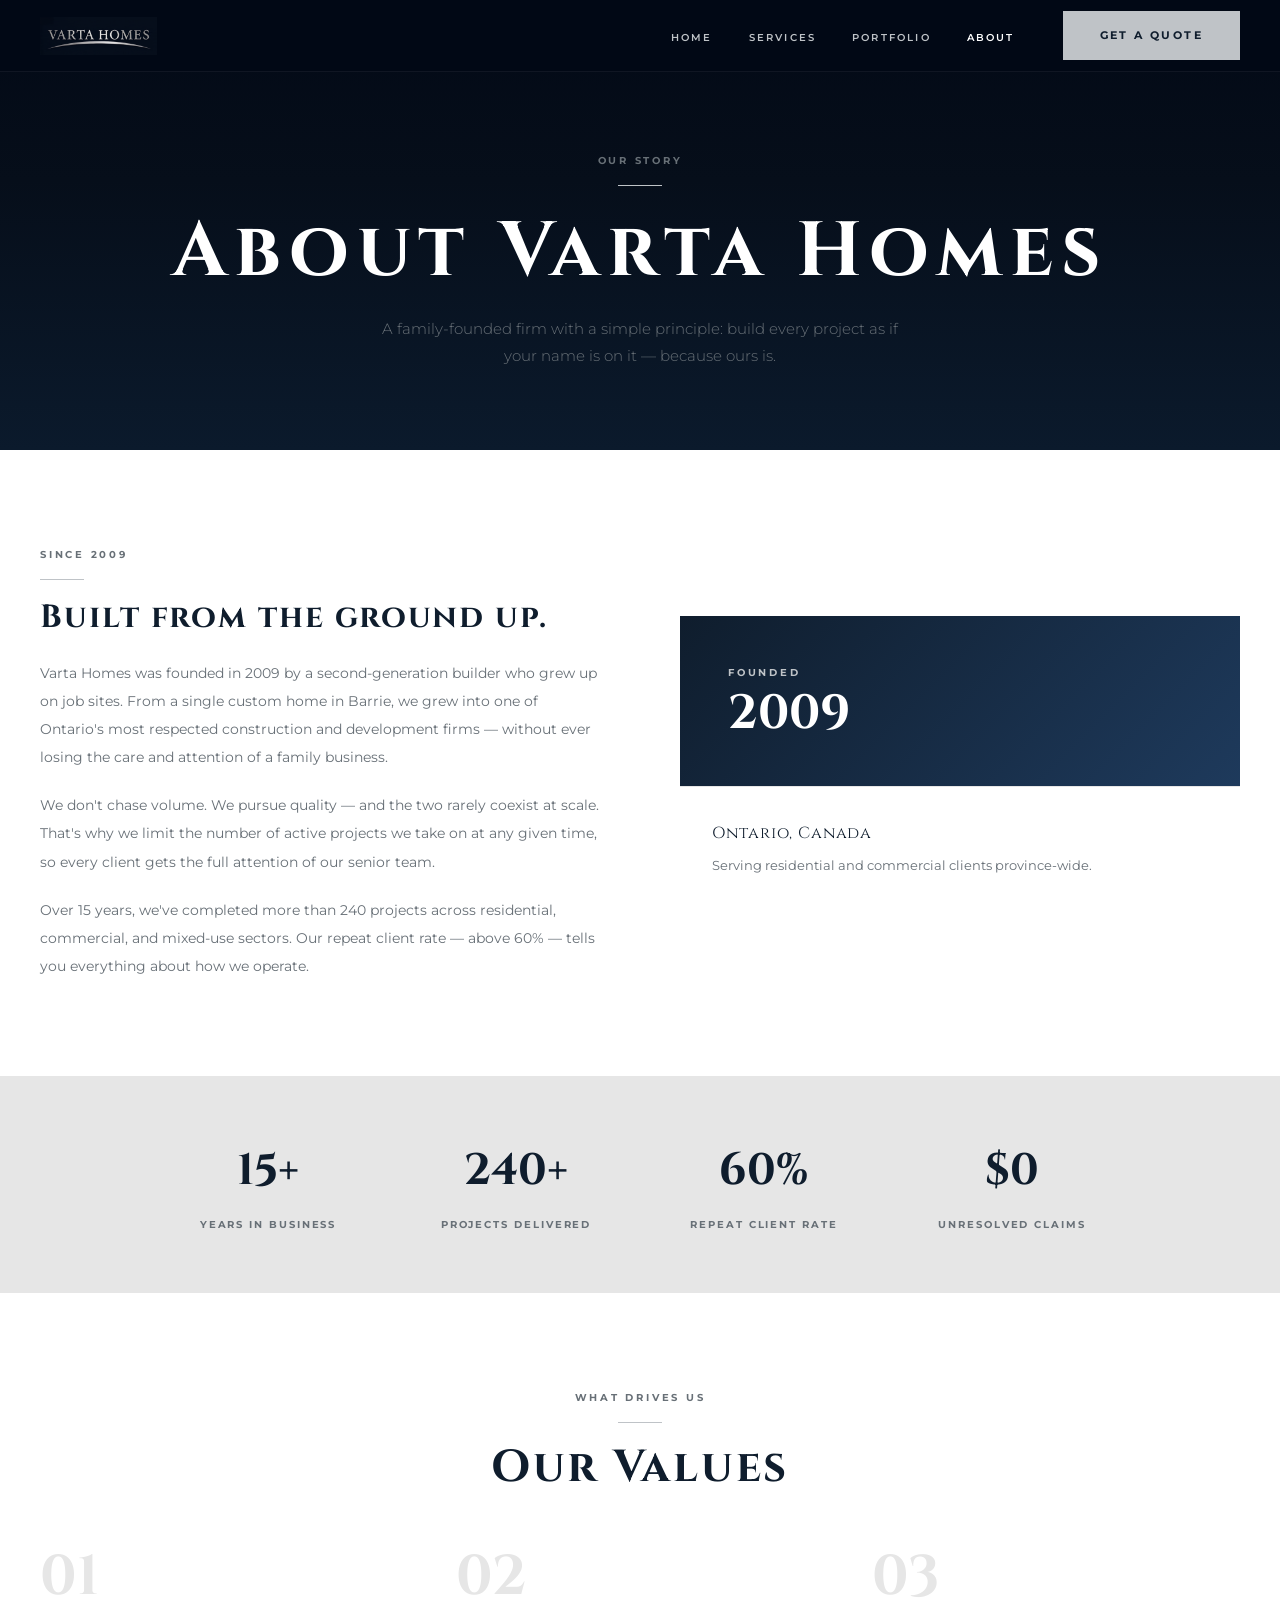
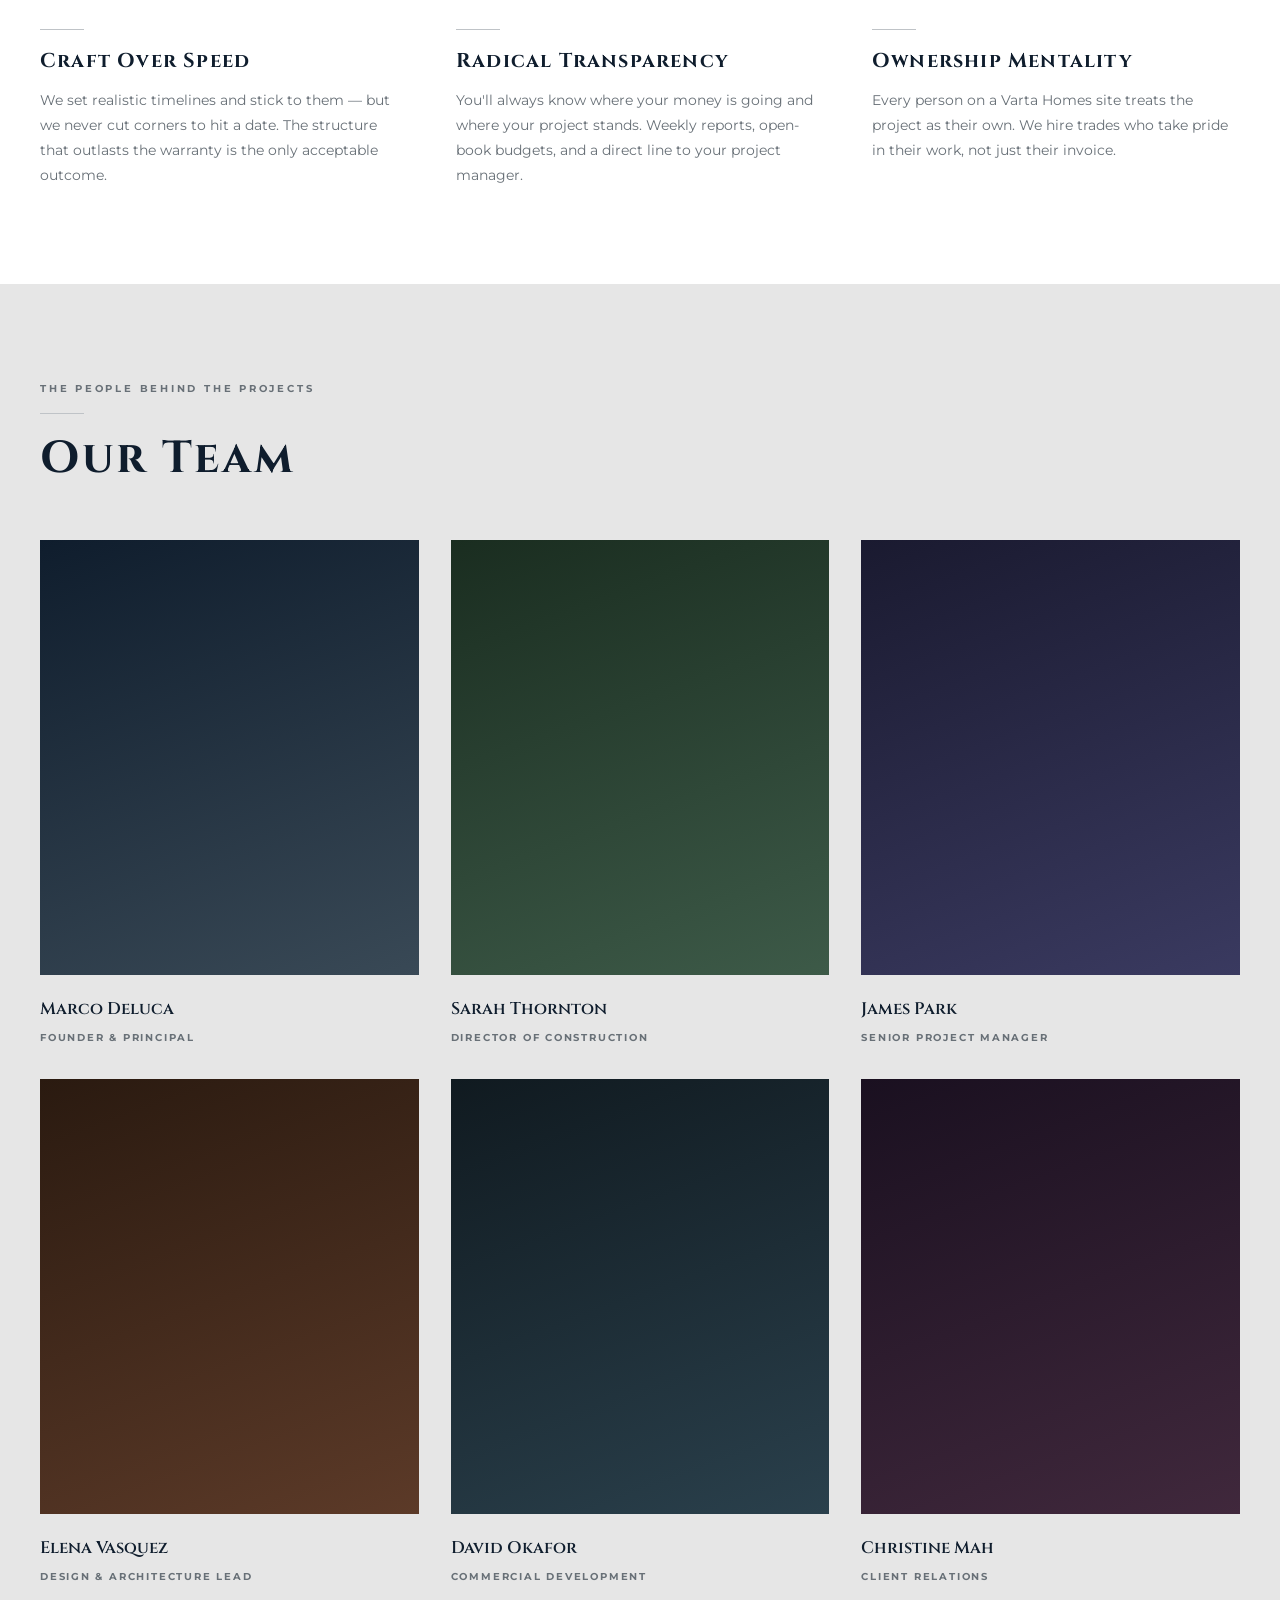
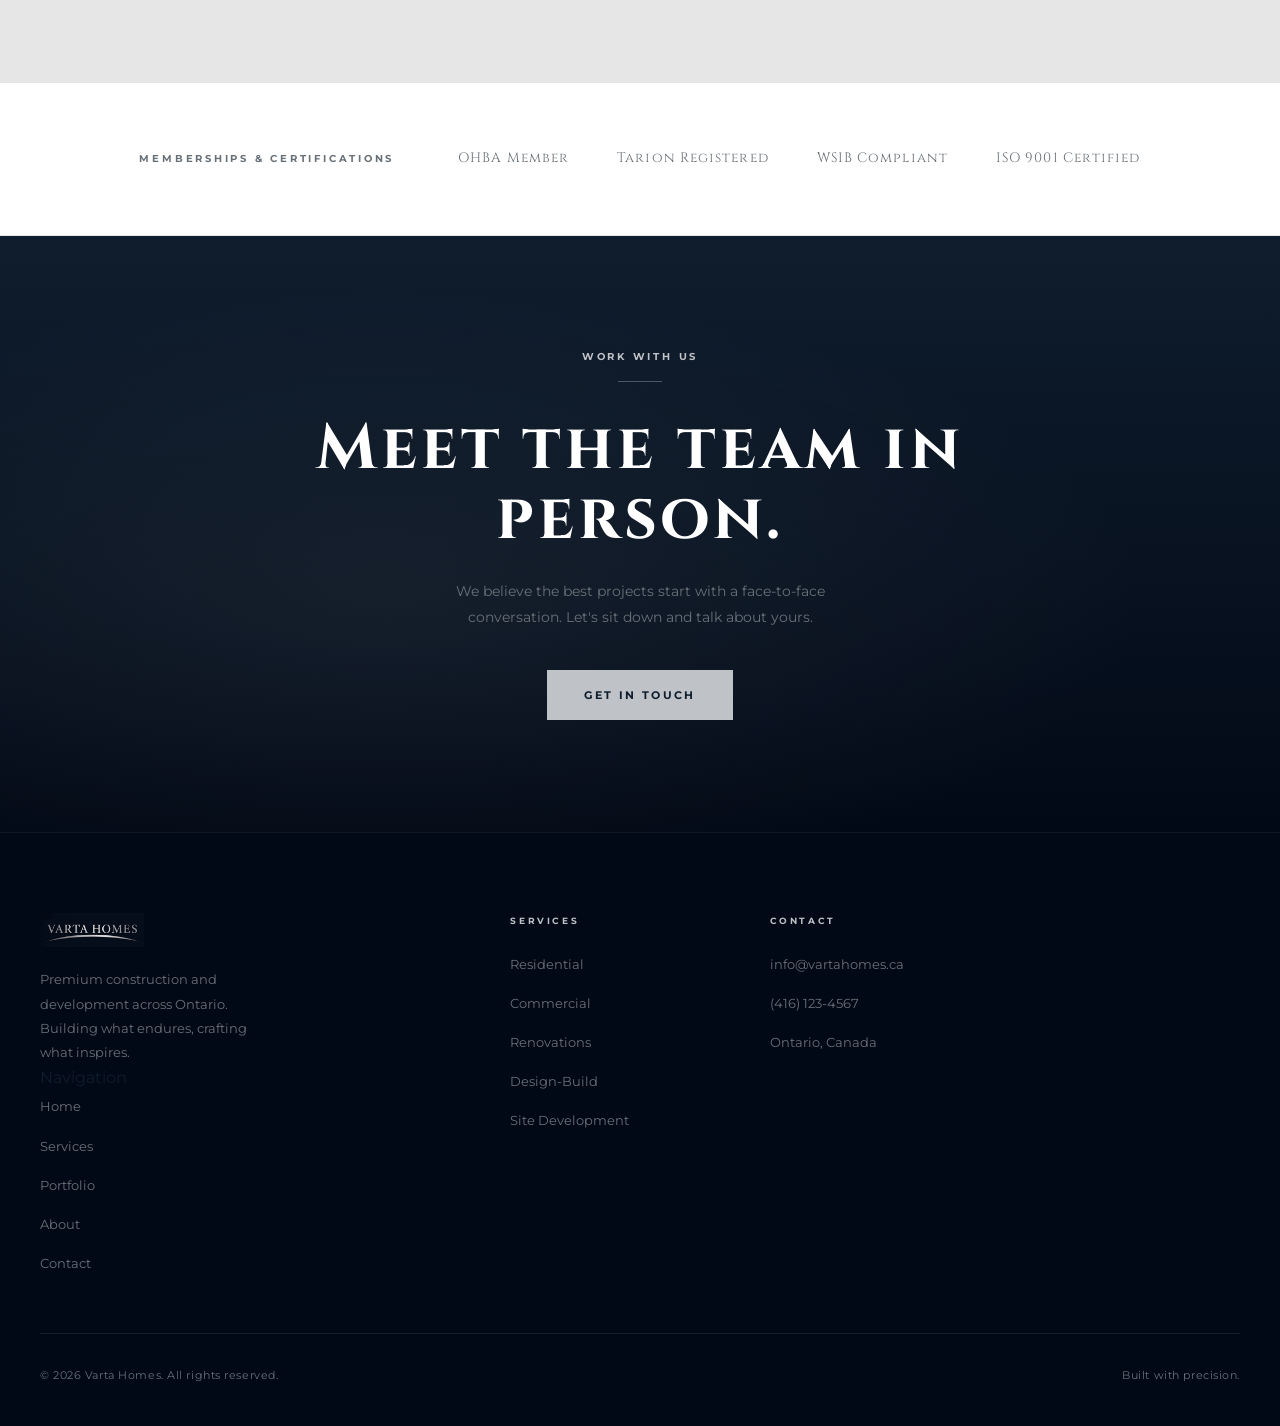
==== commit 58d1ef7d: "Video hero, transparent nav, archive tile animation - Hero replaced with full-bleed video/photo layo" ====
--- a/about.html
+++ b/about.html
@@ -274,7 +274,6 @@
     </div>
   </footer>
 
-  <script src="js/tiles.js"></script>
   <script src="js/main.js"></script>
 </body>
 </html>
--- a/css/styles.css
+++ b/css/styles.css
@@ -37,6 +37,14 @@
   letter-spacing: 0.15em;
 }
 
+.hero-title {
+  font-family: 'Cinzel', serif;
+  font-size: clamp(2.25rem, 5vw, 4rem);
+  font-weight: 700;
+  letter-spacing: 0.18em;
+  white-space: nowrap;
+}
+
 .heading-xl { font-size: clamp(2.5rem, 5vw, 5rem); }
 .heading-lg { font-size: clamp(2rem, 3.5vw, 3.5rem); }
 .heading-md { font-size: clamp(1.5rem, 2.5vw, 2.25rem); }
@@ -86,7 +94,7 @@
 }
 
 .btn-primary          { background: var(--silver); color: var(--navy); border-color: var(--silver); }
-.btn-primary:hover    { background: var(--white);  color: var(--navy); border-color: var(--white); }
+.btn-primary:hover    { background: #9aa0a6;       color: var(--navy); border-color: #9aa0a6; }
 
 .btn-navy             { background: var(--navy); color: var(--white); border-color: var(--navy); }
 .btn-navy:hover       { background: #1a3050; border-color: #1a3050; }
@@ -103,12 +111,28 @@
   top: 0; left: 0; right: 0;
   z-index: 1000;
   height: 72px;
-  background: #020916;
-  border-bottom: 1px solid rgba(191,195,199,0.08);
+  background: rgba(2,9,22,0);
+  border-bottom: 1px solid rgba(191,195,199,0);
+  backdrop-filter: blur(0px);
+  -webkit-backdrop-filter: blur(0px);
   display: flex;
   align-items: center;
   justify-content: space-between;
   padding: 0 2.5rem;
+  transition: background 0.4s ease, border-color 0.4s ease, backdrop-filter 0.4s ease;
+}
+.nav.scrolled {
+  background: rgba(2,9,22,0.92);
+  border-bottom: 1px solid rgba(191,195,199,0.08);
+  backdrop-filter: blur(12px);
+  -webkit-backdrop-filter: blur(12px);
+}
+/* subpages always show solid nav */
+body:not(.has-video-hero) .nav {
+  background: rgba(2,9,22,0.92);
+  border-bottom: 1px solid rgba(191,195,199,0.08);
+  backdrop-filter: blur(12px);
+  -webkit-backdrop-filter: blur(12px);
 }
 
 .nav-logo { height: 38px; width: auto; }
@@ -185,32 +209,57 @@
 
 /* ── Hero ── */
 .hero {
+  position: relative;
   min-height: 100vh;
-  padding-top: 72px;
-  background-color: #060e1a;
-  background-image:
-    radial-gradient(ellipse at 55% 45%, rgba(104,112,119,0.13) 0%, transparent 65%),
-    linear-gradient(180deg, #020916 0%, #060e1a 30%, #091625 70%, #0b1a2c 100%);
+  overflow: hidden;
+  background: #020916; /* shows while video loads */
   display: flex;
-  align-items: center;
-  justify-content: center;
-  text-align: center;
-  padding-left: 2.5rem;
-  padding-right: 2.5rem;
-}
-
-.hero-content { max-width: 960px; width: 100%; }
+  align-items: flex-end;
+  padding: 0 clamp(2rem, 6vw, 6rem) clamp(4rem, 8vh, 7rem);
+}
+
+.hero-video {
+  position: absolute;
+  inset: 0;
+  width: 100%;
+  height: 100%;
+  object-fit: cover;
+  object-position: center;
+}
+
+/* gradient overlay — dark at edges, lighter mid-frame, heavy at bottom for text legibility */
+.hero-overlay {
+  position: absolute;
+  inset: 0;
+  background:
+    linear-gradient(180deg,
+      rgba(2,9,22,0.45) 0%,
+      rgba(2,9,22,0.1)  35%,
+      rgba(2,9,22,0.55) 70%,
+      rgba(2,9,22,0.85) 100%),
+    linear-gradient(90deg,
+      rgba(2,9,22,0.5)  0%,
+      transparent       60%);
+}
+
+.hero-content {
+  position: relative;
+  z-index: 1;
+  max-width: 680px;
+  text-align: left;
+}
 
 .hero-sub {
-  font-size: clamp(0.95rem, 1.5vw, 1.15rem);
+  font-size: clamp(0.9rem, 1.4vw, 1.05rem);
   font-weight: 300;
   letter-spacing: 0.04em;
   color: var(--silver);
-  margin-top: 0.25rem;
-  margin-bottom: 2.5rem;
-}
-
-.hero-ctas { display: flex; gap: 1rem; justify-content: center; flex-wrap: wrap; }
+  margin-top: 0.75rem;
+  margin-bottom: 2rem;
+  max-width: 480px;
+}
+
+.hero-ctas { display: flex; gap: 1rem; flex-wrap: wrap; }
 
 /* ── Page hero (subpages) ── */
 .page-hero {
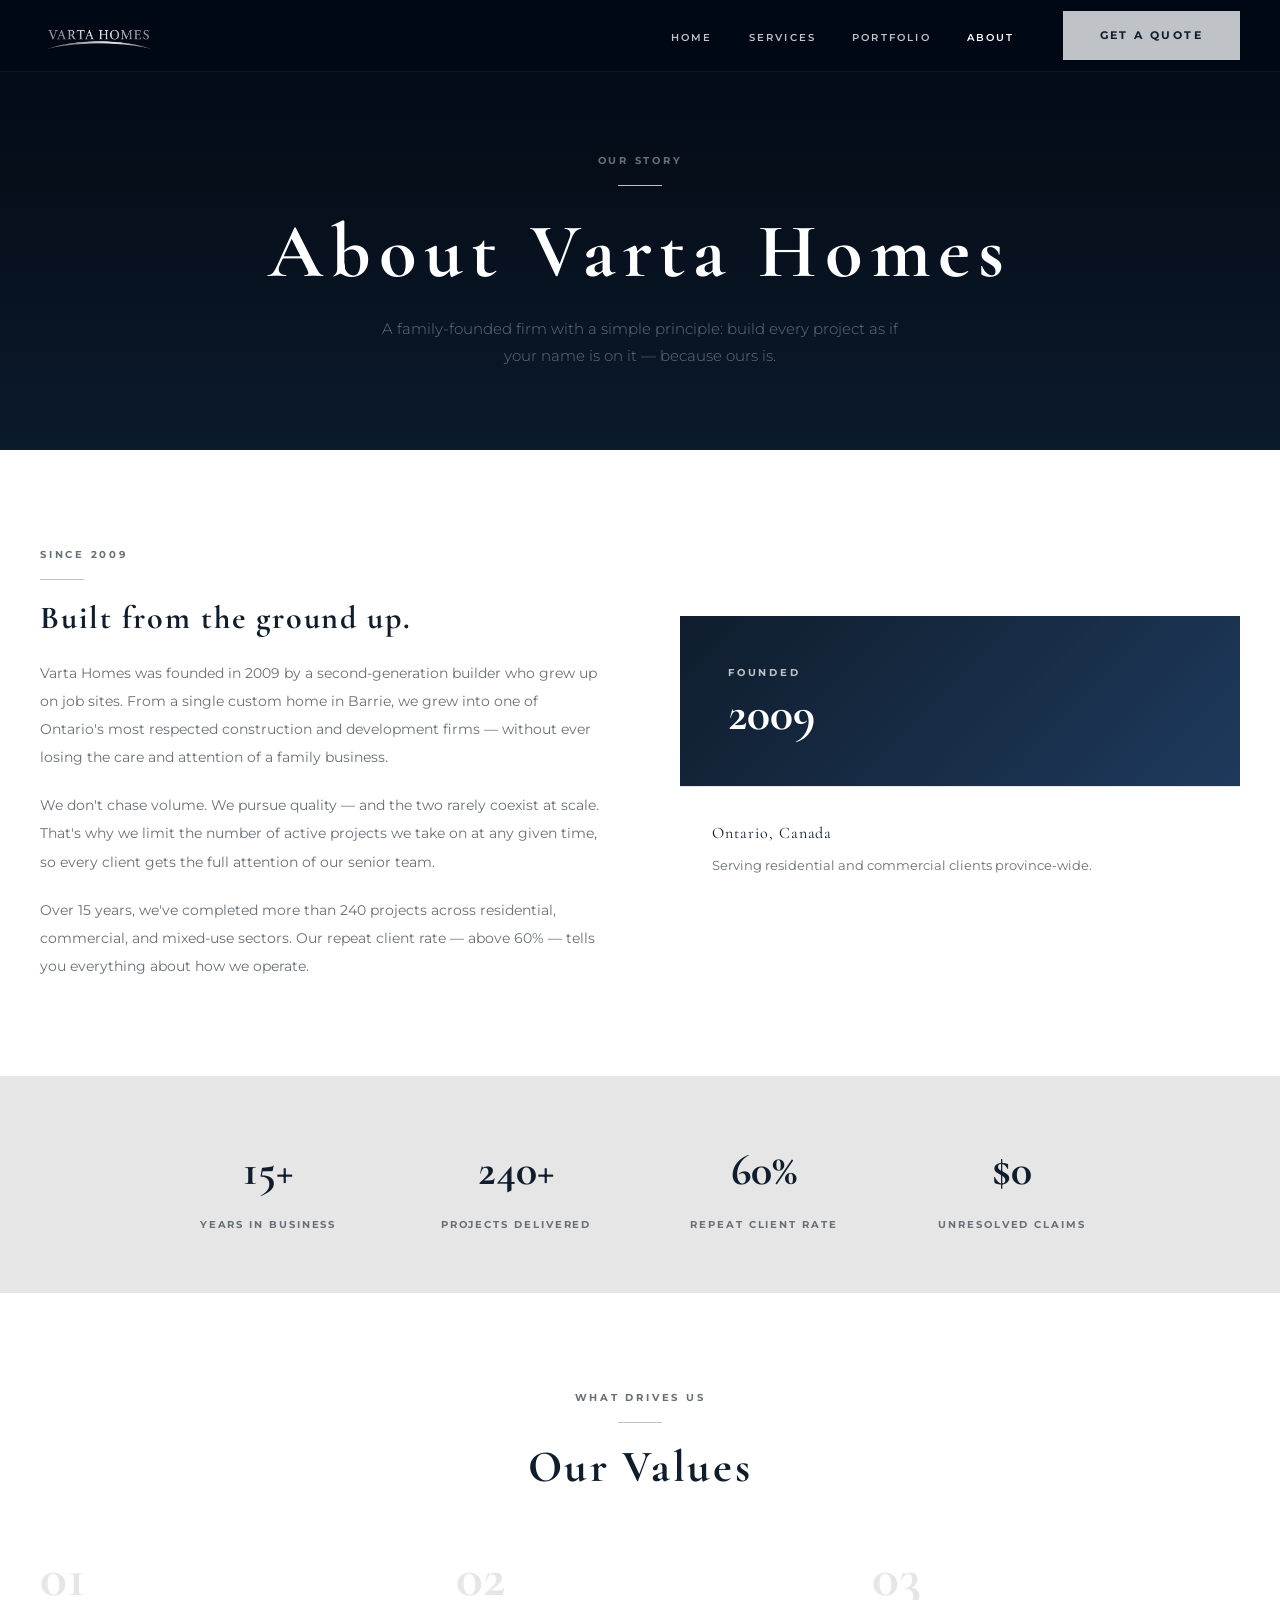
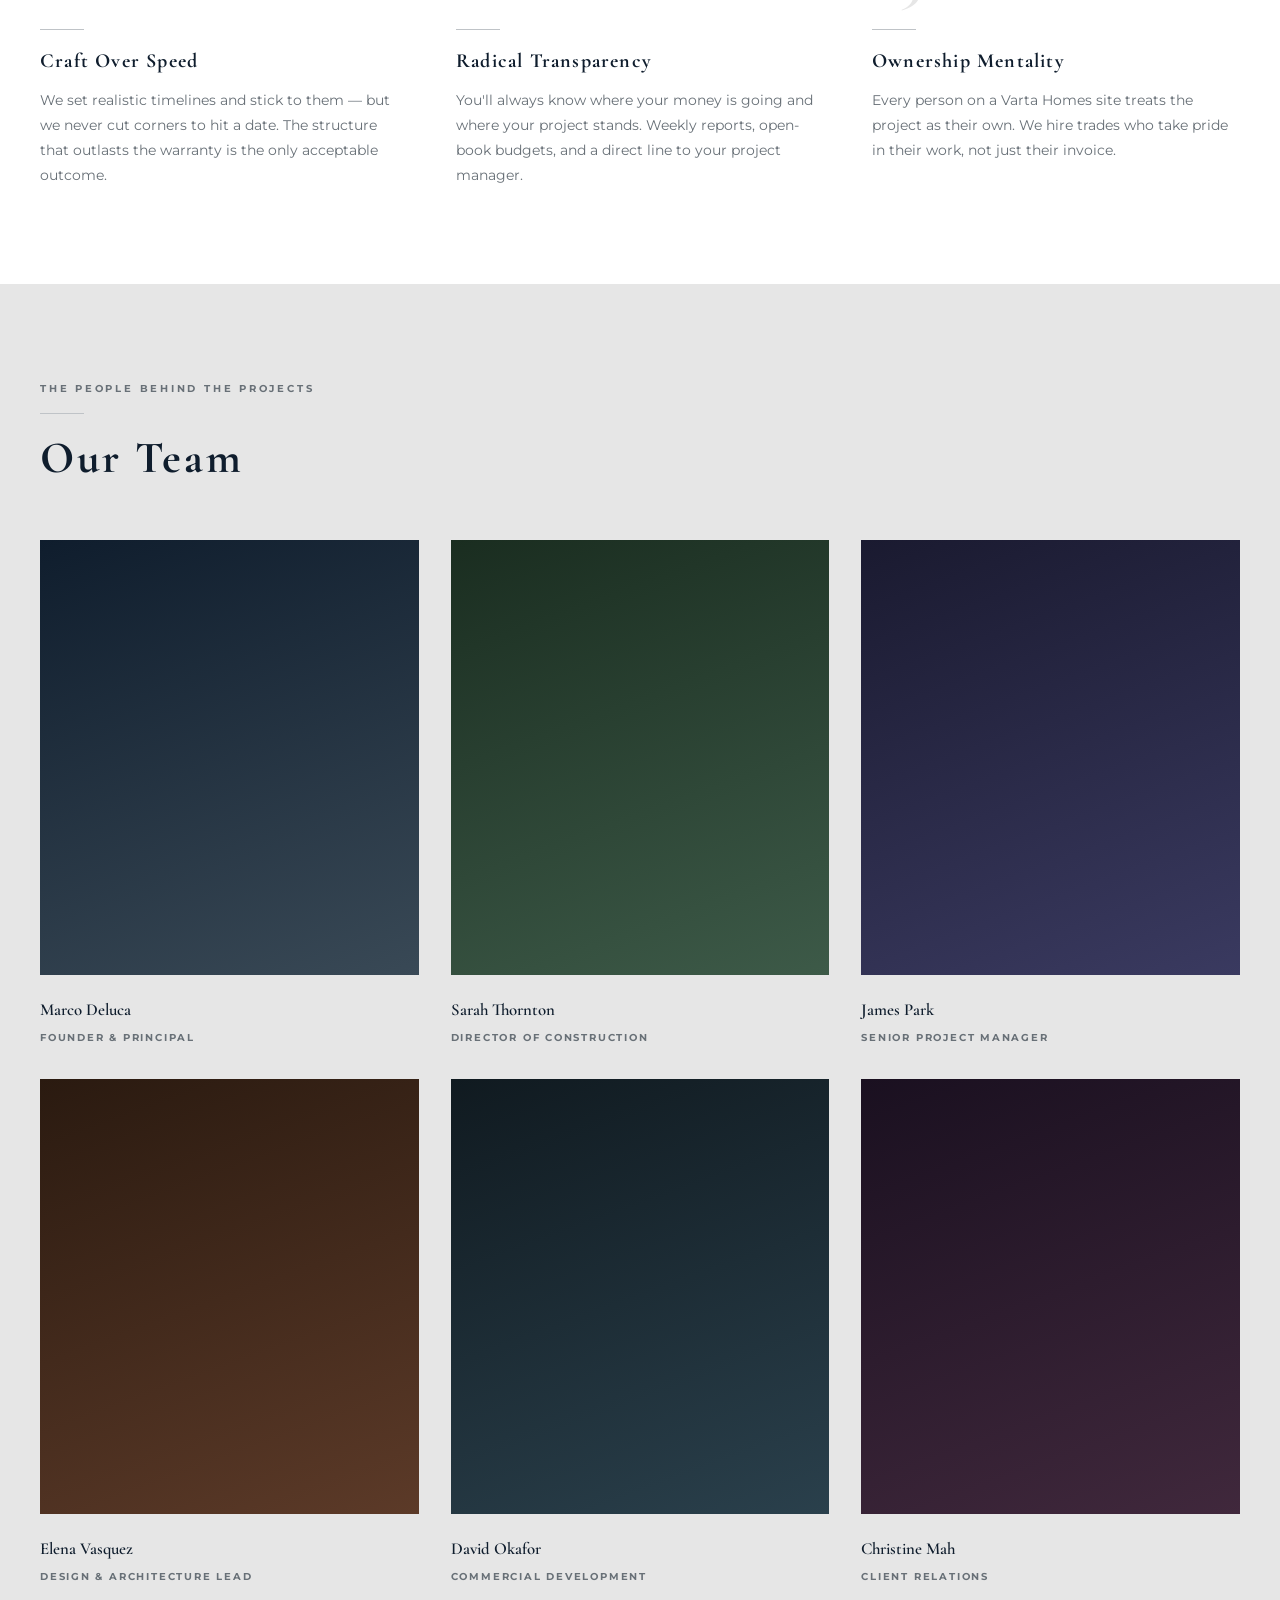
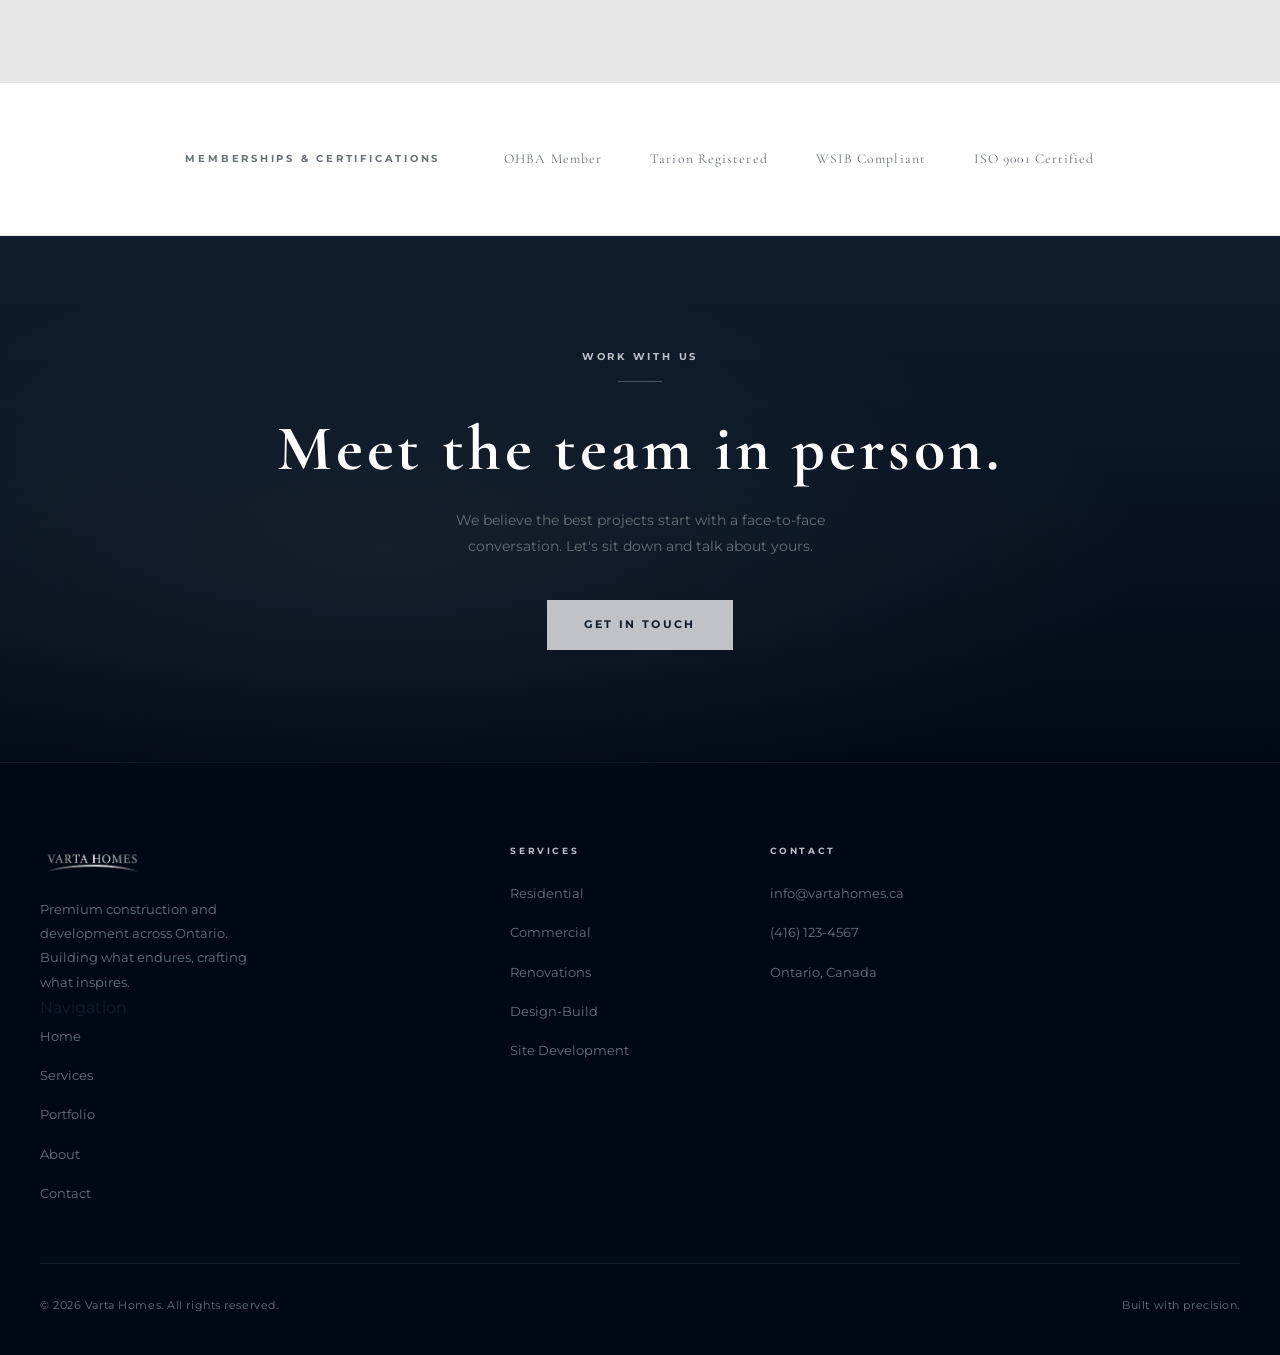
==== commit 0e07fbad: "Switch typeface from Cinzel to Cormorant Garamond Updated Google Fonts import and replaced all font-" ====
--- a/about.html
+++ b/about.html
@@ -64,11 +64,11 @@
             <div style="flex: 2; background: linear-gradient(135deg, #0F1D2D 0%, #1e3a5c 100%); padding: 3rem; display: flex; align-items: flex-end;">
               <div>
                 <p class="label text-silver" style="margin-bottom: 0.5rem;">Founded</p>
-                <p style="font-family: 'Cinzel', serif; font-size: 3rem; font-weight: 700; color: var(--white); line-height: 1;">2009</p>
+                <p style="font-family: 'Cormorant Garamond', serif; font-size: 3rem; font-weight: 700; color: var(--white); line-height: 1;">2009</p>
               </div>
             </div>
             <div style="flex: 1; background: var(--white); padding: 2rem;">
-              <p style="font-family: 'Cinzel', serif; font-size: 1rem; color: var(--navy); letter-spacing: 0.06em; margin-bottom: 0.5rem;">Ontario, Canada</p>
+              <p style="font-family: 'Cormorant Garamond', serif; font-size: 1rem; color: var(--navy); letter-spacing: 0.06em; margin-bottom: 0.5rem;">Ontario, Canada</p>
               <p style="font-size: 0.8rem; color: var(--steel);">Serving residential and commercial clients province-wide.</p>
             </div>
           </div>
@@ -207,10 +207,10 @@
         <div style="display: flex; align-items: center; gap: 4rem; flex-wrap: wrap; justify-content: center;">
           <p class="label text-steel">Memberships &amp; Certifications</p>
           <div style="display: flex; gap: 3rem; flex-wrap: wrap; align-items: center;">
-            <p style="font-family: 'Cinzel', serif; font-size: 0.85rem; color: var(--steel); letter-spacing: 0.08em;">OHBA Member</p>
-            <p style="font-family: 'Cinzel', serif; font-size: 0.85rem; color: var(--steel); letter-spacing: 0.08em;">Tarion Registered</p>
-            <p style="font-family: 'Cinzel', serif; font-size: 0.85rem; color: var(--steel); letter-spacing: 0.08em;">WSIB Compliant</p>
-            <p style="font-family: 'Cinzel', serif; font-size: 0.85rem; color: var(--steel); letter-spacing: 0.08em;">ISO 9001 Certified</p>
+            <p style="font-family: 'Cormorant Garamond', serif; font-size: 0.85rem; color: var(--steel); letter-spacing: 0.08em;">OHBA Member</p>
+            <p style="font-family: 'Cormorant Garamond', serif; font-size: 0.85rem; color: var(--steel); letter-spacing: 0.08em;">Tarion Registered</p>
+            <p style="font-family: 'Cormorant Garamond', serif; font-size: 0.85rem; color: var(--steel); letter-spacing: 0.08em;">WSIB Compliant</p>
+            <p style="font-family: 'Cormorant Garamond', serif; font-size: 0.85rem; color: var(--steel); letter-spacing: 0.08em;">ISO 9001 Certified</p>
           </div>
         </div>
       </div>
--- a/css/styles.css
+++ b/css/styles.css
@@ -1,4 +1,4 @@
-@import url('https://fonts.googleapis.com/css2?family=Cinzel:wght@400;600;700&family=Montserrat:ital,wght@0,300;0,400;0,500;0,600;0,700;1,300&display=swap');
+@import url('https://fonts.googleapis.com/css2?family=Cormorant+Garamond:ital,wght@0,300;0,400;0,600;0,700;1,300;1,400&family=Montserrat:ital,wght@0,300;0,400;0,500;0,600;0,700;1,300&display=swap');
 
 /* ── Brand tokens ── */
 :root {
@@ -26,7 +26,7 @@
 
 /* ── Type scale ── */
 h1, h2, h3, h4 {
-  font-family: 'Cinzel', serif;
+  font-family: 'Cormorant Garamond', serif;
   font-weight: 700;
   line-height: 1.1;
   letter-spacing: 0.06em;
@@ -38,7 +38,7 @@
 }
 
 .hero-title {
-  font-family: 'Cinzel', serif;
+  font-family: 'Cormorant Garamond', serif;
   font-size: clamp(2.25rem, 5vw, 4rem);
   font-weight: 700;
   letter-spacing: 0.18em;
@@ -288,7 +288,7 @@
   text-align: center;
 }
 .stat-number {
-  font-family: 'Cinzel', serif;
+  font-family: 'Cormorant Garamond', serif;
   font-size: clamp(2rem, 4vw, 2.75rem);
   font-weight: 700;
   color: var(--navy);
@@ -315,7 +315,7 @@
 .service-card:hover .service-rule { background: rgba(191,195,199,0.5); }
 
 .service-icon  { color: var(--steel); margin-bottom: 1.25rem; transition: color 0.25s; }
-.service-title { font-family: 'Cinzel', serif; font-size: 1rem; font-weight: 600; letter-spacing: 0.06em; color: var(--navy); margin-bottom: 0.75rem; transition: color 0.25s; }
+.service-title { font-family: 'Cormorant Garamond', serif; font-size: 1rem; font-weight: 600; letter-spacing: 0.06em; color: var(--navy); margin-bottom: 0.75rem; transition: color 0.25s; }
 .service-rule  { width: 1.75rem; height: 1px; background: var(--silver); margin-bottom: 1rem; transition: background 0.25s; }
 .service-desc  { font-size: 0.85rem; color: var(--steel); line-height: 1.8; transition: color 0.25s; }
 
@@ -368,7 +368,7 @@
 }
 .project-card:hover .project-overlay { opacity: 1; }
 .project-overlay-label {
-  font-family: 'Cinzel', serif;
+  font-family: 'Cormorant Garamond', serif;
   font-size: 0.9rem;
   color: var(--white);
   letter-spacing: 0.08em;
@@ -376,7 +376,7 @@
 
 .project-info  { padding: 1.1rem 0; }
 .project-cat   { font-size: 0.6rem; font-weight: 700; letter-spacing: 0.25em; text-transform: uppercase; color: var(--steel); }
-.project-title { font-family: 'Cinzel', serif; font-size: 1.05rem; font-weight: 600; color: var(--navy); margin-top: 0.3rem; }
+.project-title { font-family: 'Cormorant Garamond', serif; font-size: 1.05rem; font-weight: 600; color: var(--navy); margin-top: 0.3rem; }
 .project-loc   { font-size: 0.75rem; color: var(--steel); margin-top: 0.15rem; }
 
 /* ── Filter tabs ── */
@@ -428,7 +428,7 @@
   border: 1px solid var(--silver);
   display: flex; align-items: center; justify-content: center;
   margin: 0 auto 1.5rem;
-  font-family: 'Cinzel', serif;
+  font-family: 'Cormorant Garamond', serif;
   font-size: 0.95rem;
   font-weight: 600;
   color: var(--navy);
@@ -436,7 +436,7 @@
   position: relative;
   z-index: 1;
 }
-.process-title { font-family: 'Cinzel', serif; font-size: 0.95rem; font-weight: 600; margin-bottom: 0.75rem; }
+.process-title { font-family: 'Cormorant Garamond', serif; font-size: 0.95rem; font-weight: 600; margin-bottom: 0.75rem; }
 .process-desc  { font-size: 0.8rem; color: var(--steel); line-height: 1.75; }
 @media (max-width: 700px) {
   .process-grid { grid-template-columns: repeat(2, 1fr); }
@@ -446,7 +446,7 @@
 /* ── Values ── */
 .values-grid { display: grid; grid-template-columns: repeat(3, 1fr); gap: 3rem; }
 @media (max-width: 700px) { .values-grid { grid-template-columns: 1fr; gap: 2rem; } }
-.value-num { font-family: 'Cinzel', serif; font-size: 3.5rem; font-weight: 700; color: var(--lightgray); line-height: 1; }
+.value-num { font-family: 'Cormorant Garamond', serif; font-size: 3.5rem; font-weight: 700; color: var(--lightgray); line-height: 1; }
 
 /* ── Two-col layout ── */
 .two-col { display: grid; grid-template-columns: 1fr 1fr; gap: 5rem; align-items: center; }
@@ -459,7 +459,7 @@
 
 .team-img { width: 100%; padding-bottom: 115%; position: relative; overflow: hidden; margin-bottom: 1.25rem; }
 .team-img-inner { position: absolute; inset: 0; }
-.team-name { font-family: 'Cinzel', serif; font-size: 1.05rem; font-weight: 600; }
+.team-name { font-family: 'Cormorant Garamond', serif; font-size: 1.05rem; font-weight: 600; }
 .team-role { font-size: 0.62rem; font-weight: 700; letter-spacing: 0.18em; text-transform: uppercase; color: var(--steel); margin-top: 0.3rem; }
 
 /* ── Contact layout ── */
@@ -625,7 +625,7 @@
 @keyframes loader-draw { to { stroke-dashoffset: 0; } }
 
 .loader-wordmark {
-  font-family: 'Cinzel', serif;
+  font-family: 'Cormorant Garamond', serif;
   font-size: clamp(1rem, 3.5vw, 1.75rem);
   font-weight: 700;
   letter-spacing: 0.45em;
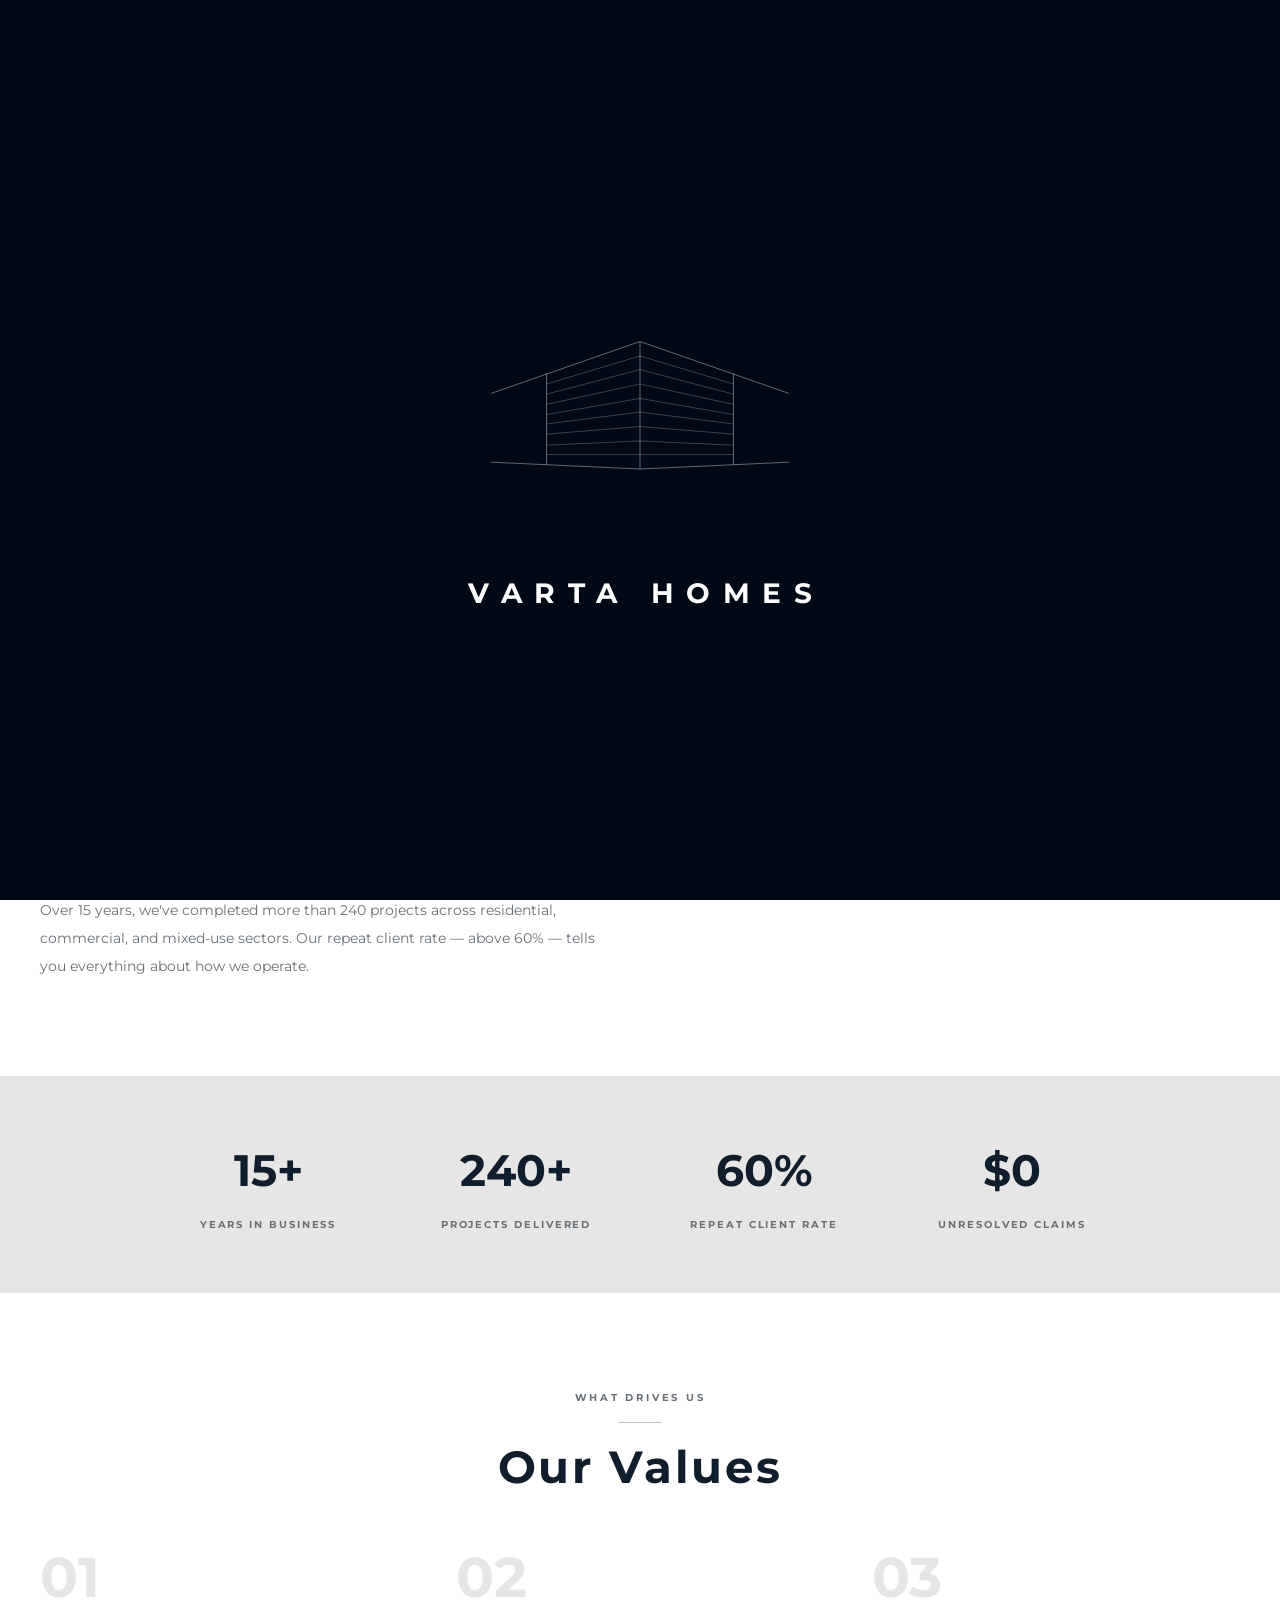
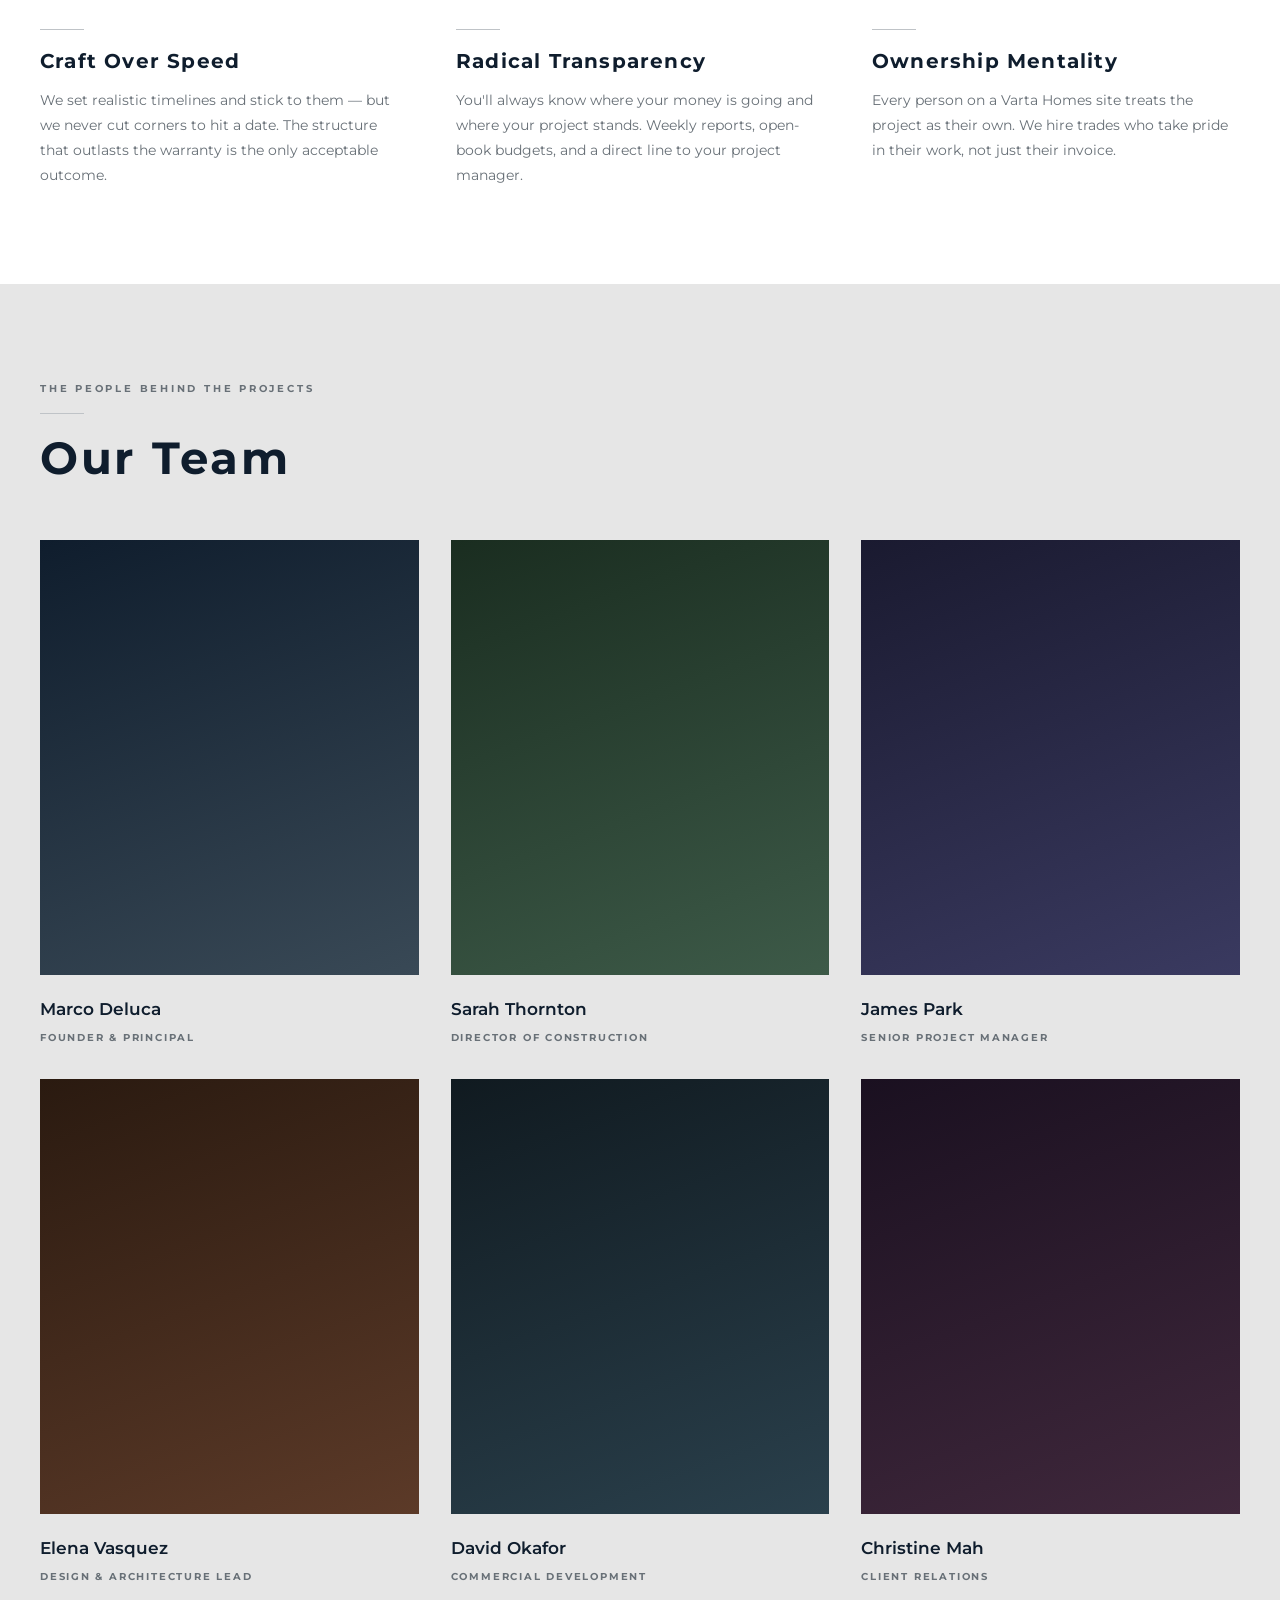
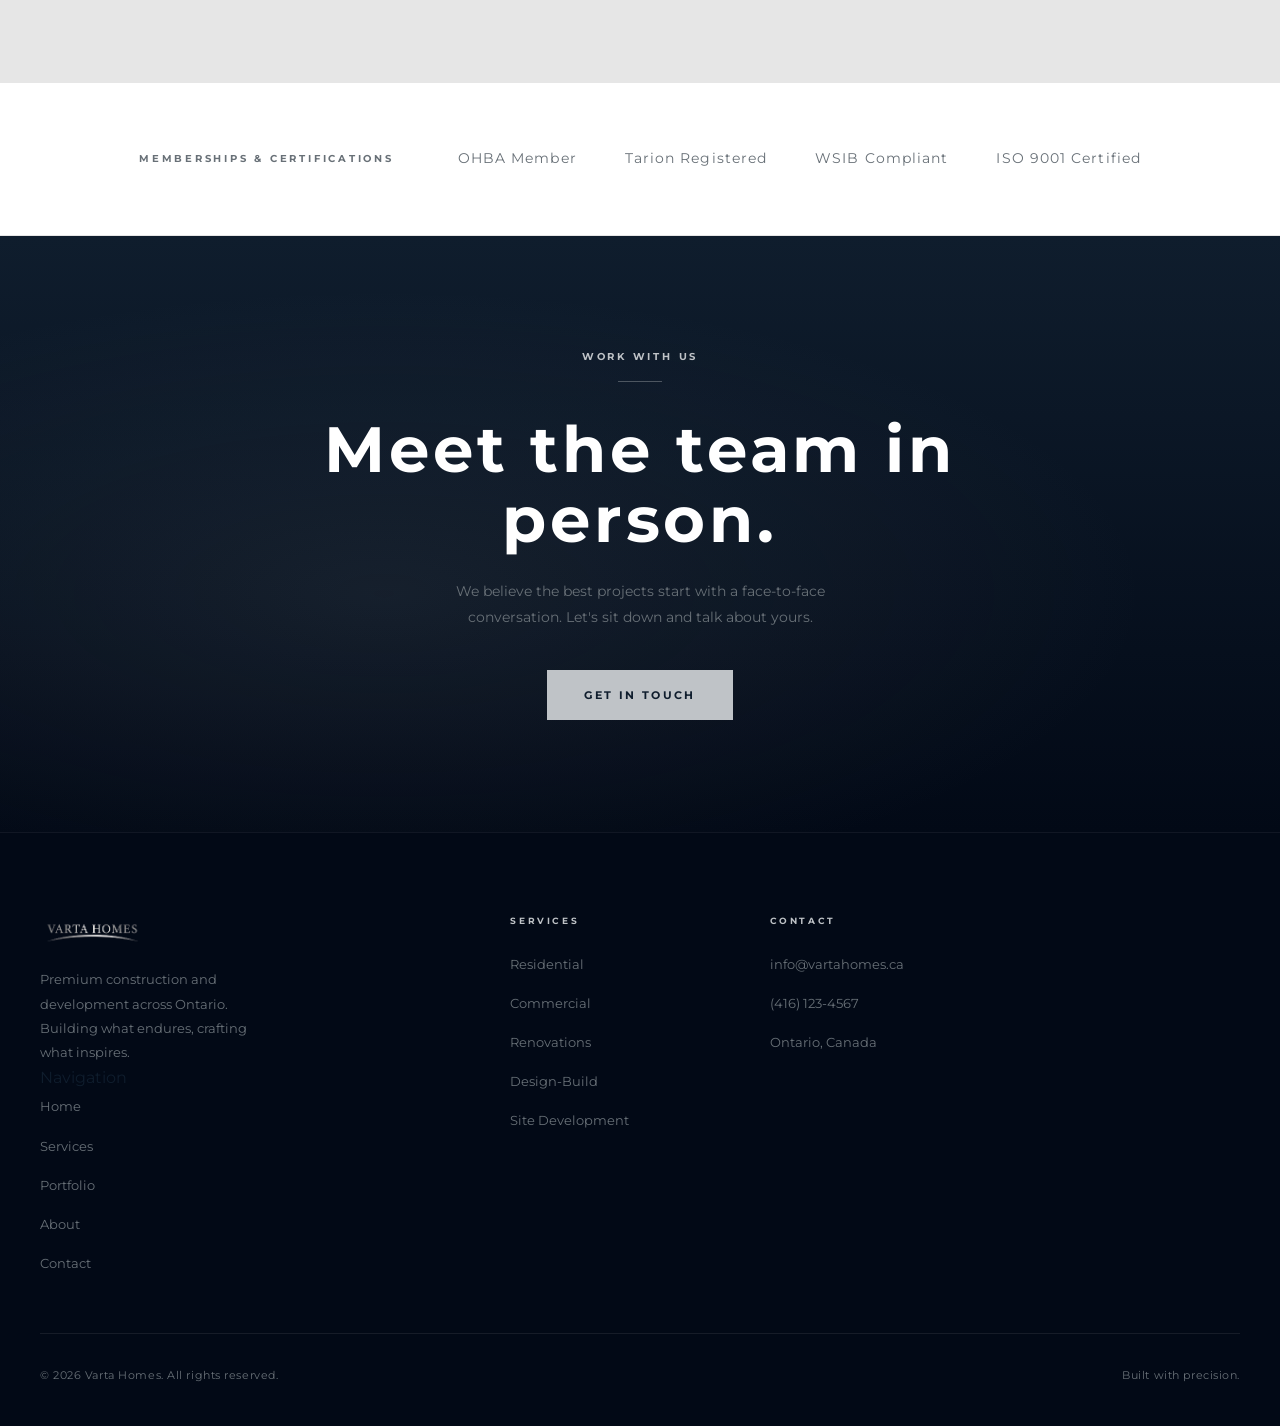
==== commit c770aa41: "Switch heading font from Cormorant Garamond to Montserrat Updated Google Fonts import (Cormorant rem" ====
--- a/about.html
+++ b/about.html
@@ -64,11 +64,11 @@
             <div style="flex: 2; background: linear-gradient(135deg, #0F1D2D 0%, #1e3a5c 100%); padding: 3rem; display: flex; align-items: flex-end;">
               <div>
                 <p class="label text-silver" style="margin-bottom: 0.5rem;">Founded</p>
-                <p style="font-family: 'Cormorant Garamond', serif; font-size: 3rem; font-weight: 700; color: var(--white); line-height: 1;">2009</p>
+                <p style="font-family: 'Montserrat', sans-serif; font-size: 3rem; font-weight: 700; color: var(--white); line-height: 1;">2009</p>
               </div>
             </div>
             <div style="flex: 1; background: var(--white); padding: 2rem;">
-              <p style="font-family: 'Cormorant Garamond', serif; font-size: 1rem; color: var(--navy); letter-spacing: 0.06em; margin-bottom: 0.5rem;">Ontario, Canada</p>
+              <p style="font-family: 'Montserrat', sans-serif; font-size: 1rem; color: var(--navy); letter-spacing: 0.06em; margin-bottom: 0.5rem;">Ontario, Canada</p>
               <p style="font-size: 0.8rem; color: var(--steel);">Serving residential and commercial clients province-wide.</p>
             </div>
           </div>
@@ -207,10 +207,10 @@
         <div style="display: flex; align-items: center; gap: 4rem; flex-wrap: wrap; justify-content: center;">
           <p class="label text-steel">Memberships &amp; Certifications</p>
           <div style="display: flex; gap: 3rem; flex-wrap: wrap; align-items: center;">
-            <p style="font-family: 'Cormorant Garamond', serif; font-size: 0.85rem; color: var(--steel); letter-spacing: 0.08em;">OHBA Member</p>
-            <p style="font-family: 'Cormorant Garamond', serif; font-size: 0.85rem; color: var(--steel); letter-spacing: 0.08em;">Tarion Registered</p>
-            <p style="font-family: 'Cormorant Garamond', serif; font-size: 0.85rem; color: var(--steel); letter-spacing: 0.08em;">WSIB Compliant</p>
-            <p style="font-family: 'Cormorant Garamond', serif; font-size: 0.85rem; color: var(--steel); letter-spacing: 0.08em;">ISO 9001 Certified</p>
+            <p style="font-family: 'Montserrat', sans-serif; font-size: 0.85rem; color: var(--steel); letter-spacing: 0.08em;">OHBA Member</p>
+            <p style="font-family: 'Montserrat', sans-serif; font-size: 0.85rem; color: var(--steel); letter-spacing: 0.08em;">Tarion Registered</p>
+            <p style="font-family: 'Montserrat', sans-serif; font-size: 0.85rem; color: var(--steel); letter-spacing: 0.08em;">WSIB Compliant</p>
+            <p style="font-family: 'Montserrat', sans-serif; font-size: 0.85rem; color: var(--steel); letter-spacing: 0.08em;">ISO 9001 Certified</p>
           </div>
         </div>
       </div>
--- a/css/styles.css
+++ b/css/styles.css
@@ -1,4 +1,4 @@
-@import url('https://fonts.googleapis.com/css2?family=Cormorant+Garamond:ital,wght@0,300;0,400;0,600;0,700;1,300;1,400&family=Montserrat:ital,wght@0,300;0,400;0,500;0,600;0,700;1,300&display=swap');
+@import url('https://fonts.googleapis.com/css2?family=Montserrat:ital,wght@0,300;0,400;0,500;0,600;0,700;1,300&display=swap');
 
 /* ── Brand tokens ── */
 :root {
@@ -26,7 +26,7 @@
 
 /* ── Type scale ── */
 h1, h2, h3, h4 {
-  font-family: 'Cormorant Garamond', serif;
+  font-family: 'Montserrat', sans-serif;
   font-weight: 700;
   line-height: 1.1;
   letter-spacing: 0.06em;
@@ -38,11 +38,12 @@
 }
 
 .hero-title {
-  font-family: 'Cormorant Garamond', serif;
+  font-family: 'Montserrat', sans-serif;
   font-size: clamp(2.25rem, 5vw, 4rem);
   font-weight: 700;
-  letter-spacing: 0.18em;
-  white-space: nowrap;
+  letter-spacing: 0.12em;
+  line-height: 1.1;
+  margin-bottom: 1.25rem;
 }
 
 .heading-xl { font-size: clamp(2.5rem, 5vw, 5rem); }
@@ -245,18 +246,17 @@
 .hero-content {
   position: relative;
   z-index: 1;
-  max-width: 680px;
+  max-width: 600px;
   text-align: left;
 }
 
 .hero-sub {
-  font-size: clamp(0.9rem, 1.4vw, 1.05rem);
+  font-size: clamp(0.8rem, 1.2vw, 0.92rem);
   font-weight: 300;
-  letter-spacing: 0.04em;
-  color: var(--silver);
-  margin-top: 0.75rem;
+  letter-spacing: 0.02em;
+  line-height: 1.85;
+  color: rgba(191,195,199,0.8);
   margin-bottom: 2rem;
-  max-width: 480px;
 }
 
 .hero-ctas { display: flex; gap: 1rem; flex-wrap: wrap; }
@@ -288,7 +288,7 @@
   text-align: center;
 }
 .stat-number {
-  font-family: 'Cormorant Garamond', serif;
+  font-family: 'Montserrat', sans-serif;
   font-size: clamp(2rem, 4vw, 2.75rem);
   font-weight: 700;
   color: var(--navy);
@@ -315,7 +315,7 @@
 .service-card:hover .service-rule { background: rgba(191,195,199,0.5); }
 
 .service-icon  { color: var(--steel); margin-bottom: 1.25rem; transition: color 0.25s; }
-.service-title { font-family: 'Cormorant Garamond', serif; font-size: 1rem; font-weight: 600; letter-spacing: 0.06em; color: var(--navy); margin-bottom: 0.75rem; transition: color 0.25s; }
+.service-title { font-family: 'Montserrat', sans-serif; font-size: 1rem; font-weight: 600; letter-spacing: 0.06em; color: var(--navy); margin-bottom: 0.75rem; transition: color 0.25s; }
 .service-rule  { width: 1.75rem; height: 1px; background: var(--silver); margin-bottom: 1rem; transition: background 0.25s; }
 .service-desc  { font-size: 0.85rem; color: var(--steel); line-height: 1.8; transition: color 0.25s; }
 
@@ -368,7 +368,7 @@
 }
 .project-card:hover .project-overlay { opacity: 1; }
 .project-overlay-label {
-  font-family: 'Cormorant Garamond', serif;
+  font-family: 'Montserrat', sans-serif;
   font-size: 0.9rem;
   color: var(--white);
   letter-spacing: 0.08em;
@@ -376,7 +376,7 @@
 
 .project-info  { padding: 1.1rem 0; }
 .project-cat   { font-size: 0.6rem; font-weight: 700; letter-spacing: 0.25em; text-transform: uppercase; color: var(--steel); }
-.project-title { font-family: 'Cormorant Garamond', serif; font-size: 1.05rem; font-weight: 600; color: var(--navy); margin-top: 0.3rem; }
+.project-title { font-family: 'Montserrat', sans-serif; font-size: 1.05rem; font-weight: 600; color: var(--navy); margin-top: 0.3rem; }
 .project-loc   { font-size: 0.75rem; color: var(--steel); margin-top: 0.15rem; }
 
 /* ── Filter tabs ── */
@@ -428,7 +428,7 @@
   border: 1px solid var(--silver);
   display: flex; align-items: center; justify-content: center;
   margin: 0 auto 1.5rem;
-  font-family: 'Cormorant Garamond', serif;
+  font-family: 'Montserrat', sans-serif;
   font-size: 0.95rem;
   font-weight: 600;
   color: var(--navy);
@@ -436,7 +436,7 @@
   position: relative;
   z-index: 1;
 }
-.process-title { font-family: 'Cormorant Garamond', serif; font-size: 0.95rem; font-weight: 600; margin-bottom: 0.75rem; }
+.process-title { font-family: 'Montserrat', sans-serif; font-size: 0.95rem; font-weight: 600; margin-bottom: 0.75rem; }
 .process-desc  { font-size: 0.8rem; color: var(--steel); line-height: 1.75; }
 @media (max-width: 700px) {
   .process-grid { grid-template-columns: repeat(2, 1fr); }
@@ -446,7 +446,7 @@
 /* ── Values ── */
 .values-grid { display: grid; grid-template-columns: repeat(3, 1fr); gap: 3rem; }
 @media (max-width: 700px) { .values-grid { grid-template-columns: 1fr; gap: 2rem; } }
-.value-num { font-family: 'Cormorant Garamond', serif; font-size: 3.5rem; font-weight: 700; color: var(--lightgray); line-height: 1; }
+.value-num { font-family: 'Montserrat', sans-serif; font-size: 3.5rem; font-weight: 700; color: var(--lightgray); line-height: 1; }
 
 /* ── Two-col layout ── */
 .two-col { display: grid; grid-template-columns: 1fr 1fr; gap: 5rem; align-items: center; }
@@ -459,7 +459,7 @@
 
 .team-img { width: 100%; padding-bottom: 115%; position: relative; overflow: hidden; margin-bottom: 1.25rem; }
 .team-img-inner { position: absolute; inset: 0; }
-.team-name { font-family: 'Cormorant Garamond', serif; font-size: 1.05rem; font-weight: 600; }
+.team-name { font-family: 'Montserrat', sans-serif; font-size: 1.05rem; font-weight: 600; }
 .team-role { font-size: 0.62rem; font-weight: 700; letter-spacing: 0.18em; text-transform: uppercase; color: var(--steel); margin-top: 0.3rem; }
 
 /* ── Contact layout ── */
@@ -625,7 +625,7 @@
 @keyframes loader-draw { to { stroke-dashoffset: 0; } }
 
 .loader-wordmark {
-  font-family: 'Cormorant Garamond', serif;
+  font-family: 'Montserrat', sans-serif;
   font-size: clamp(1rem, 3.5vw, 1.75rem);
   font-weight: 700;
   letter-spacing: 0.45em;
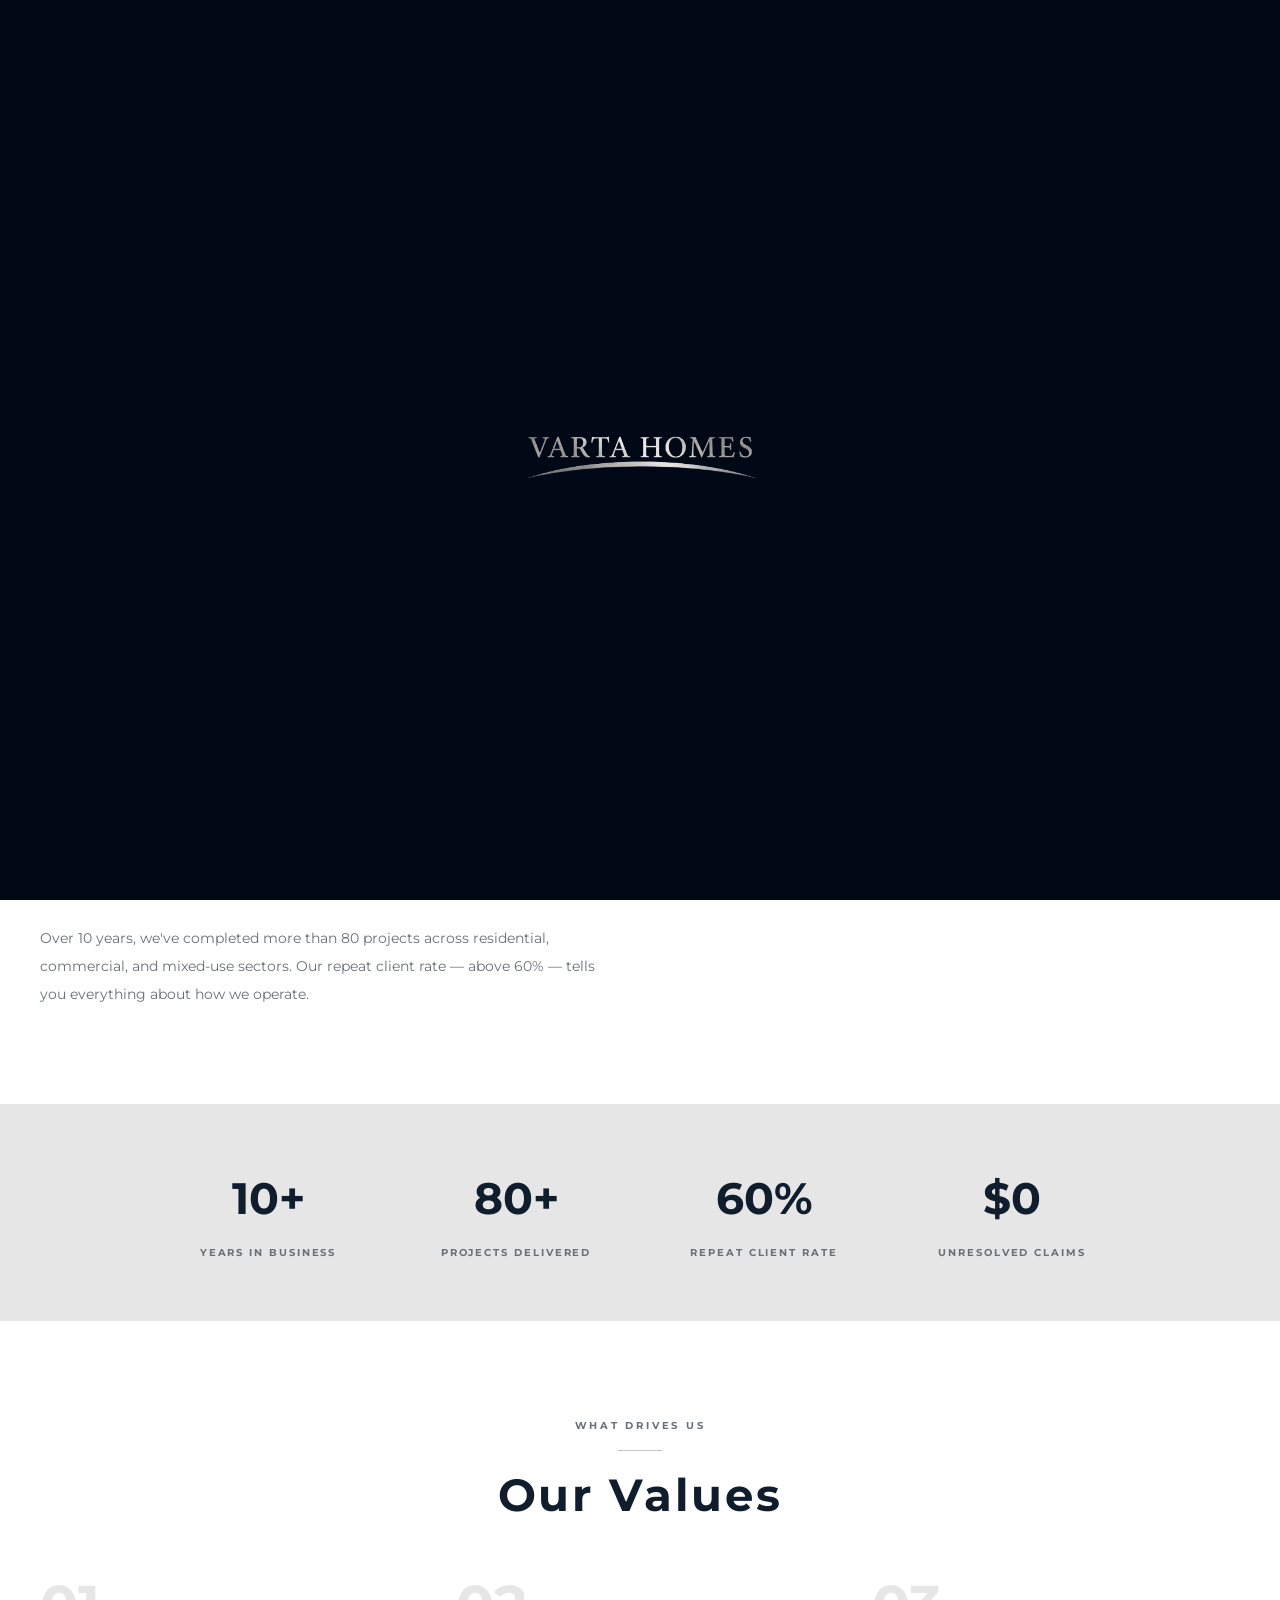
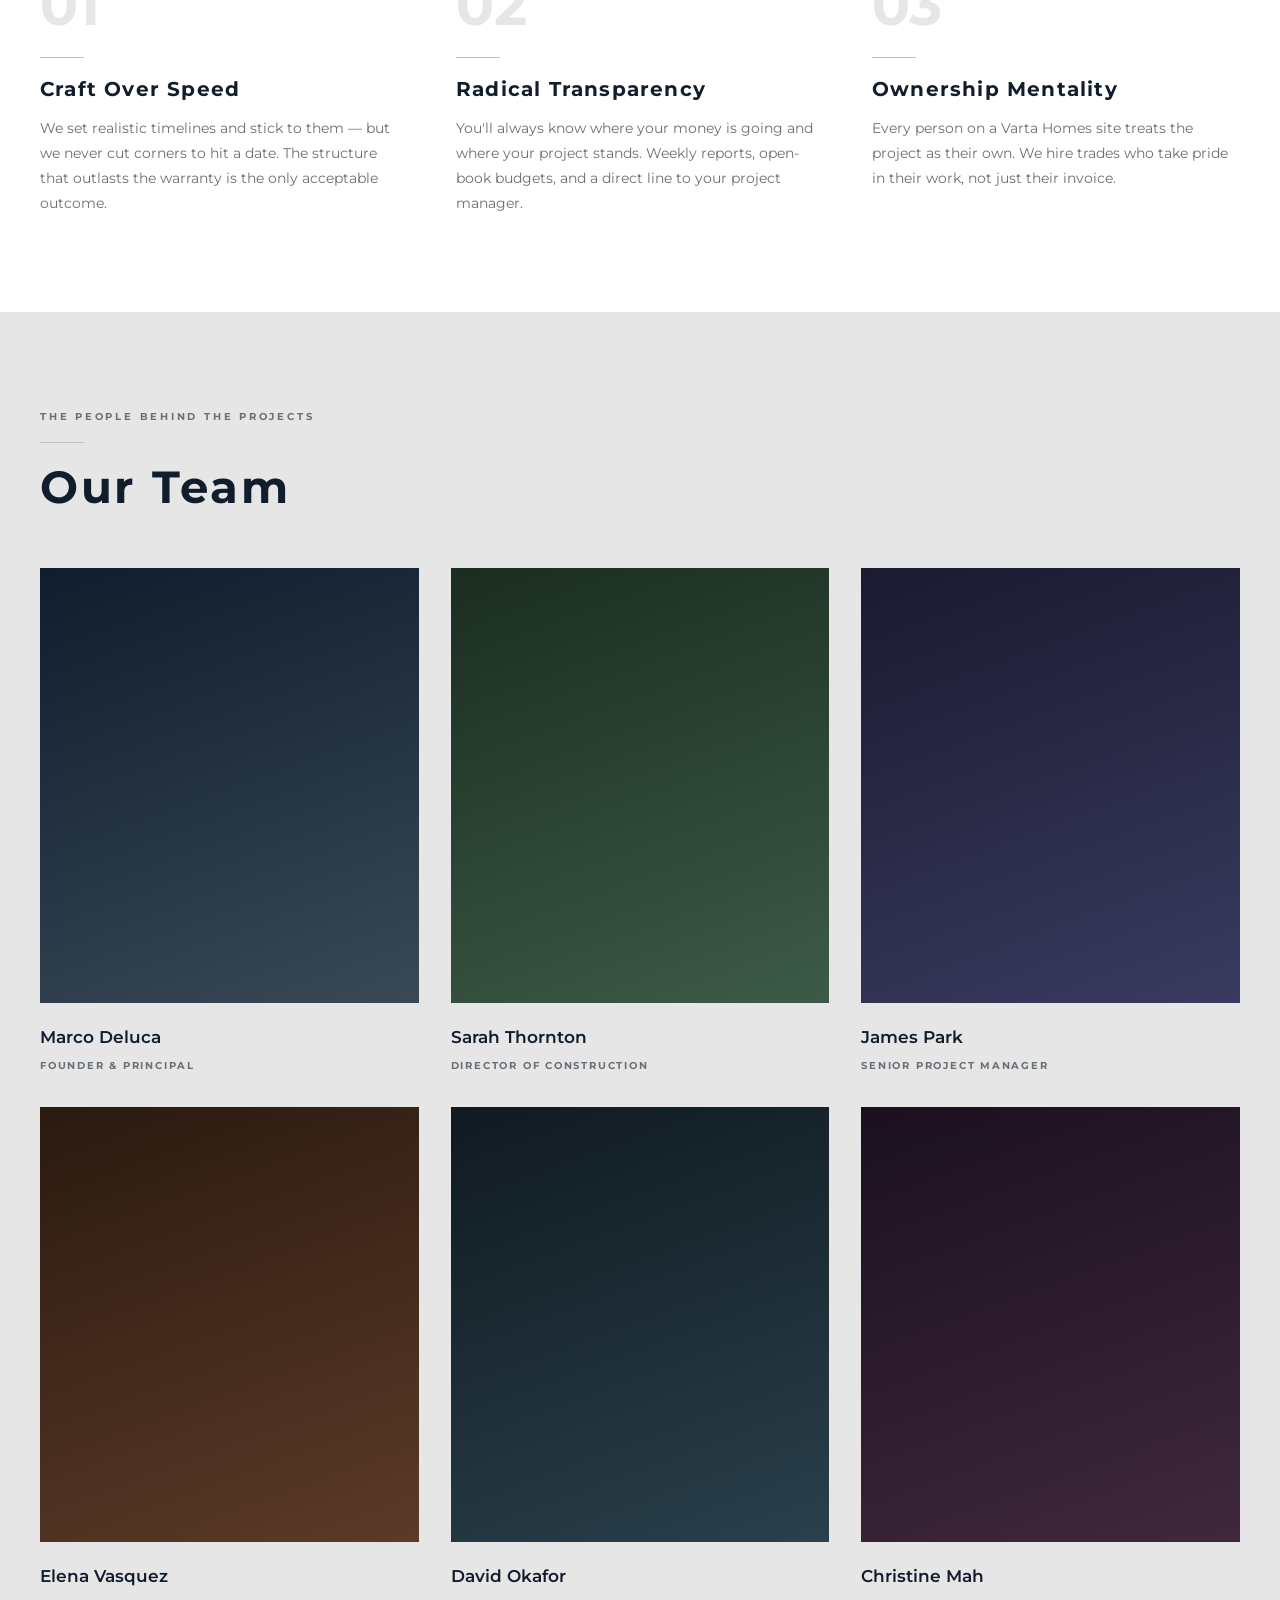
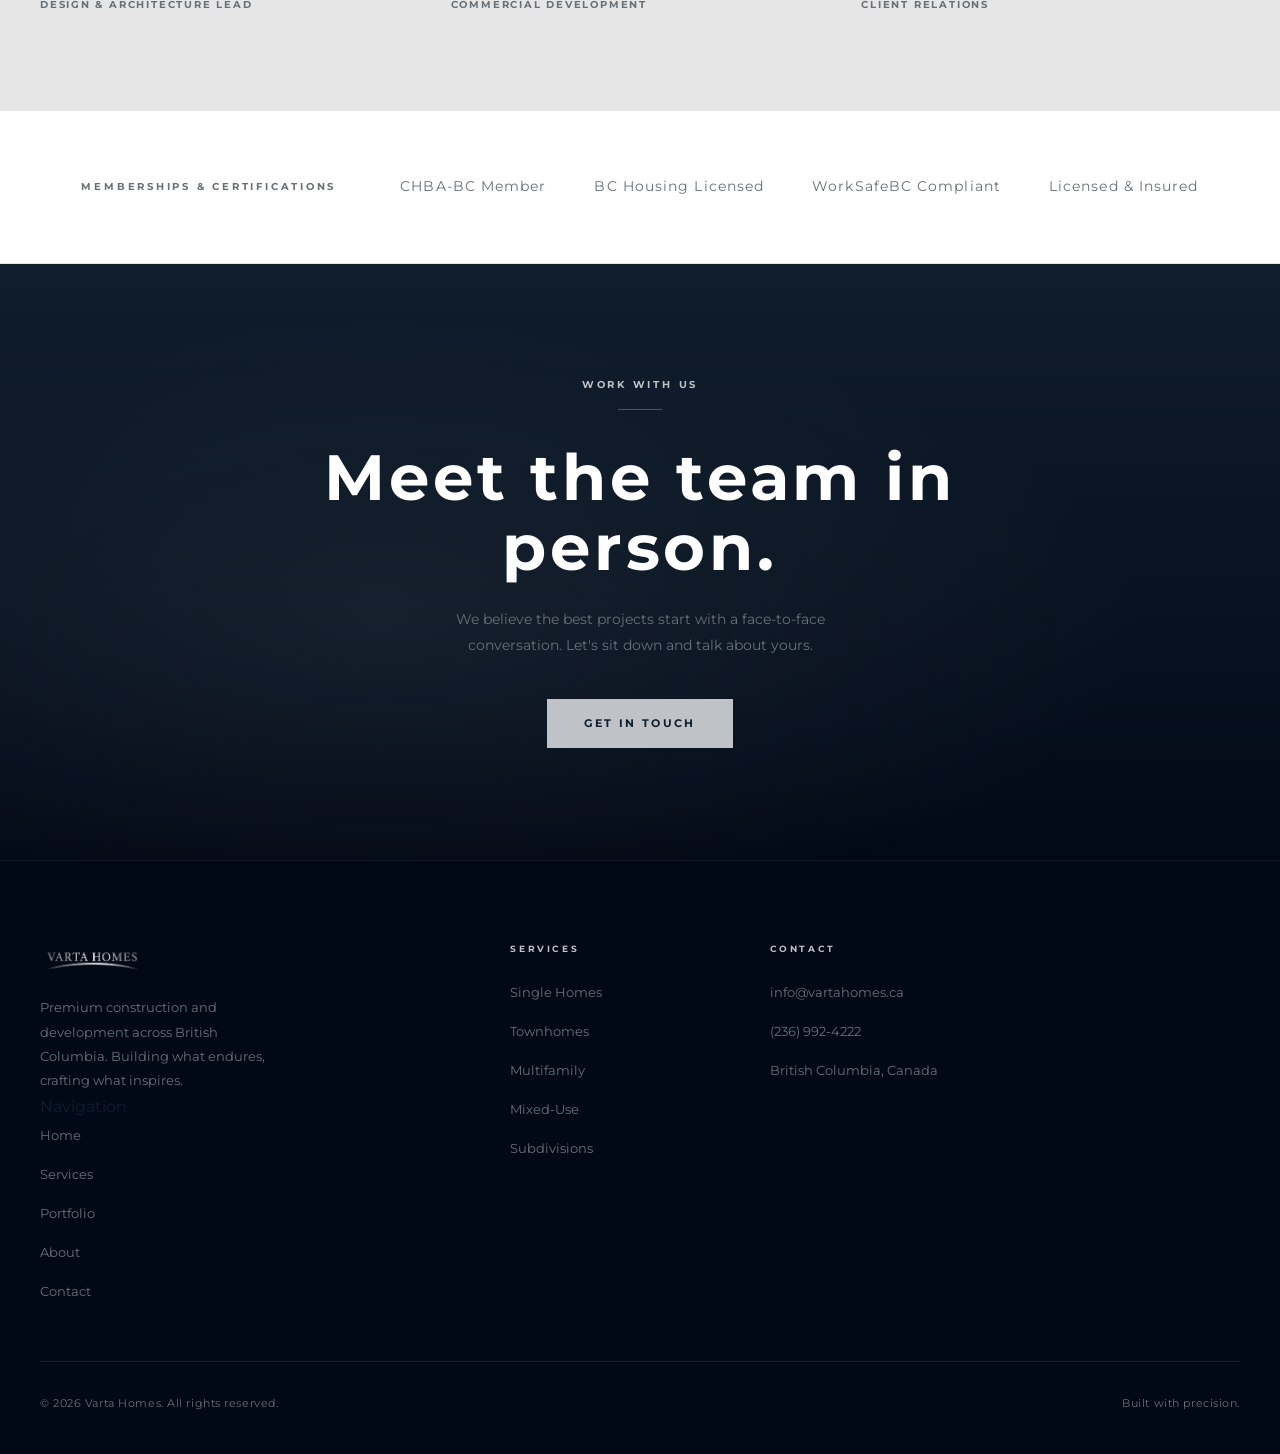
==== commit 1b36ff50: "Update site with real 829/Varta company info - Replace all Ontario references with British Columbia " ====
--- a/about.html
+++ b/about.html
@@ -4,7 +4,7 @@
   <meta charset="UTF-8">
   <meta name="viewport" content="width=device-width, initial-scale=1.0">
   <title>About — Varta Homes</title>
-  <meta name="description" content="Learn about Varta Homes' history, values, and the team behind Ontario's most trusted construction and development firm.">
+  <meta name="description" content="Learn about Varta Homes' history, values, and the team behind British Columbia's trusted construction and development firm.">
   <link rel="stylesheet" href="css/styles.css">
 </head>
 <body>
@@ -47,29 +47,29 @@
       <div class="container">
         <div class="two-col">
           <div>
-            <p class="label text-steel">Since 2009</p>
+            <p class="label text-steel">Over a Decade</p>
             <span class="rule mt-2"></span>
             <h2 class="heading-md text-navy mb-3">Built from the ground up.</h2>
             <p style="font-size: 0.9rem; color: var(--steel); line-height: 1.95; margin-bottom: 1.25rem;">
-              Varta Homes was founded in 2009 by a second-generation builder who grew up on job sites. From a single custom home in Barrie, we grew into one of Ontario's most respected construction and development firms — without ever losing the care and attention of a family business.
+              Varta Homes was built by people who grew up on job sites. From our first townhome community in British Columbia, we've grown into a trusted development firm delivering quality across single homes, multifamily, mixed-use, and commercial projects — without ever losing the care of a family business.
             </p>
             <p style="font-size: 0.9rem; color: var(--steel); line-height: 1.95; margin-bottom: 1.25rem;">
               We don't chase volume. We pursue quality — and the two rarely coexist at scale. That's why we limit the number of active projects we take on at any given time, so every client gets the full attention of our senior team.
             </p>
             <p style="font-size: 0.9rem; color: var(--steel); line-height: 1.95;">
-              Over 15 years, we've completed more than 240 projects across residential, commercial, and mixed-use sectors. Our repeat client rate — above 60% — tells you everything about how we operate.
+              Over 10 years, we've completed more than 80 projects across residential, commercial, and mixed-use sectors. Our repeat client rate — above 60% — tells you everything about how we operate.
             </p>
           </div>
           <div style="display: flex; flex-direction: column; gap: 1px; background: var(--lightgray);">
             <div style="flex: 2; background: linear-gradient(135deg, #0F1D2D 0%, #1e3a5c 100%); padding: 3rem; display: flex; align-items: flex-end;">
               <div>
-                <p class="label text-silver" style="margin-bottom: 0.5rem;">Founded</p>
-                <p style="font-family: 'Montserrat', sans-serif; font-size: 3rem; font-weight: 700; color: var(--white); line-height: 1;">2009</p>
+                <p class="label text-silver" style="margin-bottom: 0.5rem;">Experience</p>
+                <p style="font-family: 'Montserrat', sans-serif; font-size: 3rem; font-weight: 700; color: var(--white); line-height: 1;">10+</p>
               </div>
             </div>
             <div style="flex: 1; background: var(--white); padding: 2rem;">
-              <p style="font-family: 'Montserrat', sans-serif; font-size: 1rem; color: var(--navy); letter-spacing: 0.06em; margin-bottom: 0.5rem;">Ontario, Canada</p>
-              <p style="font-size: 0.8rem; color: var(--steel);">Serving residential and commercial clients province-wide.</p>
+              <p style="font-family: 'Montserrat', sans-serif; font-size: 1rem; color: var(--navy); letter-spacing: 0.06em; margin-bottom: 0.5rem;">British Columbia, Canada</p>
+              <p style="font-size: 0.8rem; color: var(--steel);">Serving residential and commercial clients across BC.</p>
             </div>
           </div>
         </div>
@@ -80,11 +80,11 @@
     <div class="stats-bar">
       <div class="stats-grid">
         <div>
-          <span class="stat-number">15+</span>
+          <span class="stat-number">10+</span>
           <span class="stat-label">Years in Business</span>
         </div>
         <div>
-          <span class="stat-number">240+</span>
+          <span class="stat-number">80+</span>
           <span class="stat-label">Projects Delivered</span>
         </div>
         <div>
@@ -207,10 +207,10 @@
         <div style="display: flex; align-items: center; gap: 4rem; flex-wrap: wrap; justify-content: center;">
           <p class="label text-steel">Memberships &amp; Certifications</p>
           <div style="display: flex; gap: 3rem; flex-wrap: wrap; align-items: center;">
-            <p style="font-family: 'Montserrat', sans-serif; font-size: 0.85rem; color: var(--steel); letter-spacing: 0.08em;">OHBA Member</p>
-            <p style="font-family: 'Montserrat', sans-serif; font-size: 0.85rem; color: var(--steel); letter-spacing: 0.08em;">Tarion Registered</p>
-            <p style="font-family: 'Montserrat', sans-serif; font-size: 0.85rem; color: var(--steel); letter-spacing: 0.08em;">WSIB Compliant</p>
-            <p style="font-family: 'Montserrat', sans-serif; font-size: 0.85rem; color: var(--steel); letter-spacing: 0.08em;">ISO 9001 Certified</p>
+            <p style="font-family: 'Montserrat', sans-serif; font-size: 0.85rem; color: var(--steel); letter-spacing: 0.08em;">CHBA-BC Member</p>
+            <p style="font-family: 'Montserrat', sans-serif; font-size: 0.85rem; color: var(--steel); letter-spacing: 0.08em;">BC Housing Licensed</p>
+            <p style="font-family: 'Montserrat', sans-serif; font-size: 0.85rem; color: var(--steel); letter-spacing: 0.08em;">WorkSafeBC Compliant</p>
+            <p style="font-family: 'Montserrat', sans-serif; font-size: 0.85rem; color: var(--steel); letter-spacing: 0.08em;">Licensed &amp; Insured</p>
           </div>
         </div>
       </div>
@@ -236,7 +236,7 @@
     <div class="footer-grid">
       <div>
         <img src="logo.png" alt="Varta Homes" class="footer-logo">
-        <p class="footer-tagline">Premium construction and development across Ontario. Building what endures, crafting what inspires.</p>
+        <p class="footer-tagline">Premium construction and development across British Columbia. Building what endures, crafting what inspires.</p>
         <p class="
       </div>
       <div>
@@ -252,19 +252,19 @@
       <div>
         <p class="footer-col-title">Services</p>
         <ul class="footer-links">
-          <li><a href="services.html">Residential</a></li>
-          <li><a href="services.html">Commercial</a></li>
-          <li><a href="services.html">Renovations</a></li>
-          <li><a href="services.html">Design-Build</a></li>
-          <li><a href="services.html">Site Development</a></li>
+          <li><a href="services.html">Single Homes</a></li>
+          <li><a href="services.html">Townhomes</a></li>
+          <li><a href="services.html">Multifamily</a></li>
+          <li><a href="services.html">Mixed-Use</a></li>
+          <li><a href="services.html">Subdivisions</a></li>
         </ul>
       </div>
       <div>
         <p class="footer-col-title">Contact</p>
         <ul class="footer-links">
           <li><a href="mailto:info@vartahomes.ca">info@vartahomes.ca</a></li>
-          <li><a href="tel:+14161234567">(416) 123-4567</a></li>
-          <li><a href="#">Ontario, Canada</a></li>
+          <li><a href="tel:+12369924222">(236) 992-4222</a></li>
+          <li><a href="#">British Columbia, Canada</a></li>
         </ul>
       </div>
     </div>
--- a/css/styles.css
+++ b/css/styles.css
@@ -263,7 +263,12 @@
 
 /* ── Page hero (subpages) ── */
 .page-hero {
-  background: linear-gradient(180deg, #020916 0%, #060e1a 40%, #0b1a2c 100%);
+  background:
+    linear-gradient(180deg,
+      rgba(2,9,22,0.62) 0%,
+      rgba(2,9,22,0.55) 50%,
+      rgba(2,9,22,0.72) 100%),
+    url('../media/hero-poster.jpg') center / cover no-repeat;
   padding: calc(72px + 5rem) 2.5rem 5rem;
   text-align: center;
 }
@@ -598,40 +603,17 @@
   z-index: 9999;
   background: #020916;
   display: flex;
-  flex-direction: column;
   align-items: center;
   justify-content: center;
-  gap: 2rem;
   pointer-events: none;
-  transition: opacity 0.65s ease;
+  transition: opacity 0.6s ease;
 }
 #site-loader.out { opacity: 0; }
 
-.loader-svg {
-  width: min(340px, 78vw);
+.loader-logo {
+  width: clamp(140px, 28vw, 260px);
   height: auto;
-}
-.loader-svg .lp {
-  fill: none;
-  stroke: rgba(191,195,199,0.75);
-  stroke-width: 0.8;
-  stroke-linecap: butt;
-}
-.loader-svg .lp-floor {
-  stroke: rgba(191,195,199,0.55);
-  stroke-width: 0.65;
-}
-
-@keyframes loader-draw { to { stroke-dashoffset: 0; } }
-
-.loader-wordmark {
-  font-family: 'Montserrat', sans-serif;
-  font-size: clamp(1rem, 3.5vw, 1.75rem);
-  font-weight: 700;
-  letter-spacing: 0.45em;
-  color: var(--white);
-  opacity: 0;
-  transition: opacity 0.5s ease;
-  padding-left: 0.45em; /* offset letter-spacing gap on last char */
-}
-.loader-wordmark.visible { opacity: 1; }
+  clip-path: inset(0 100% 0 0);
+  transition: clip-path 1.8s cubic-bezier(0.76, 0, 0.24, 1);
+}
+.loader-logo.reveal { clip-path: inset(0 0% 0 0); }
